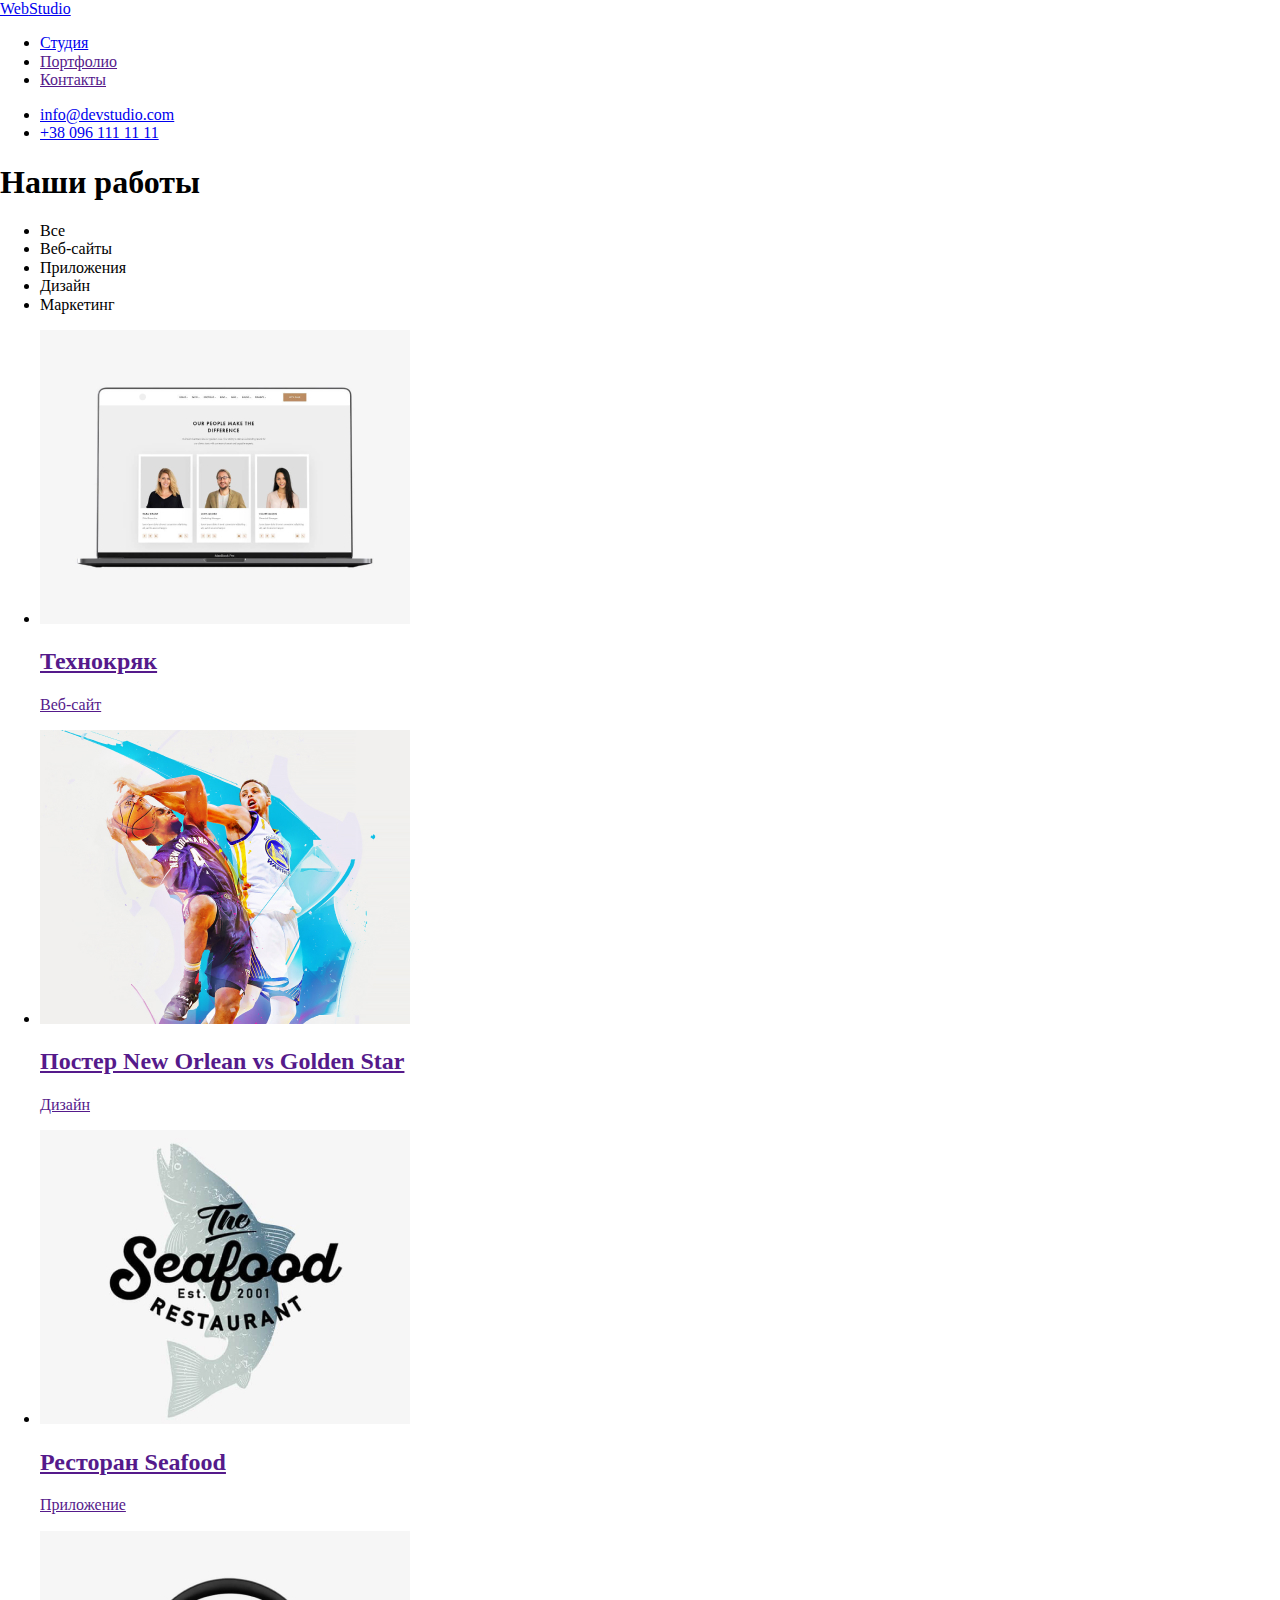
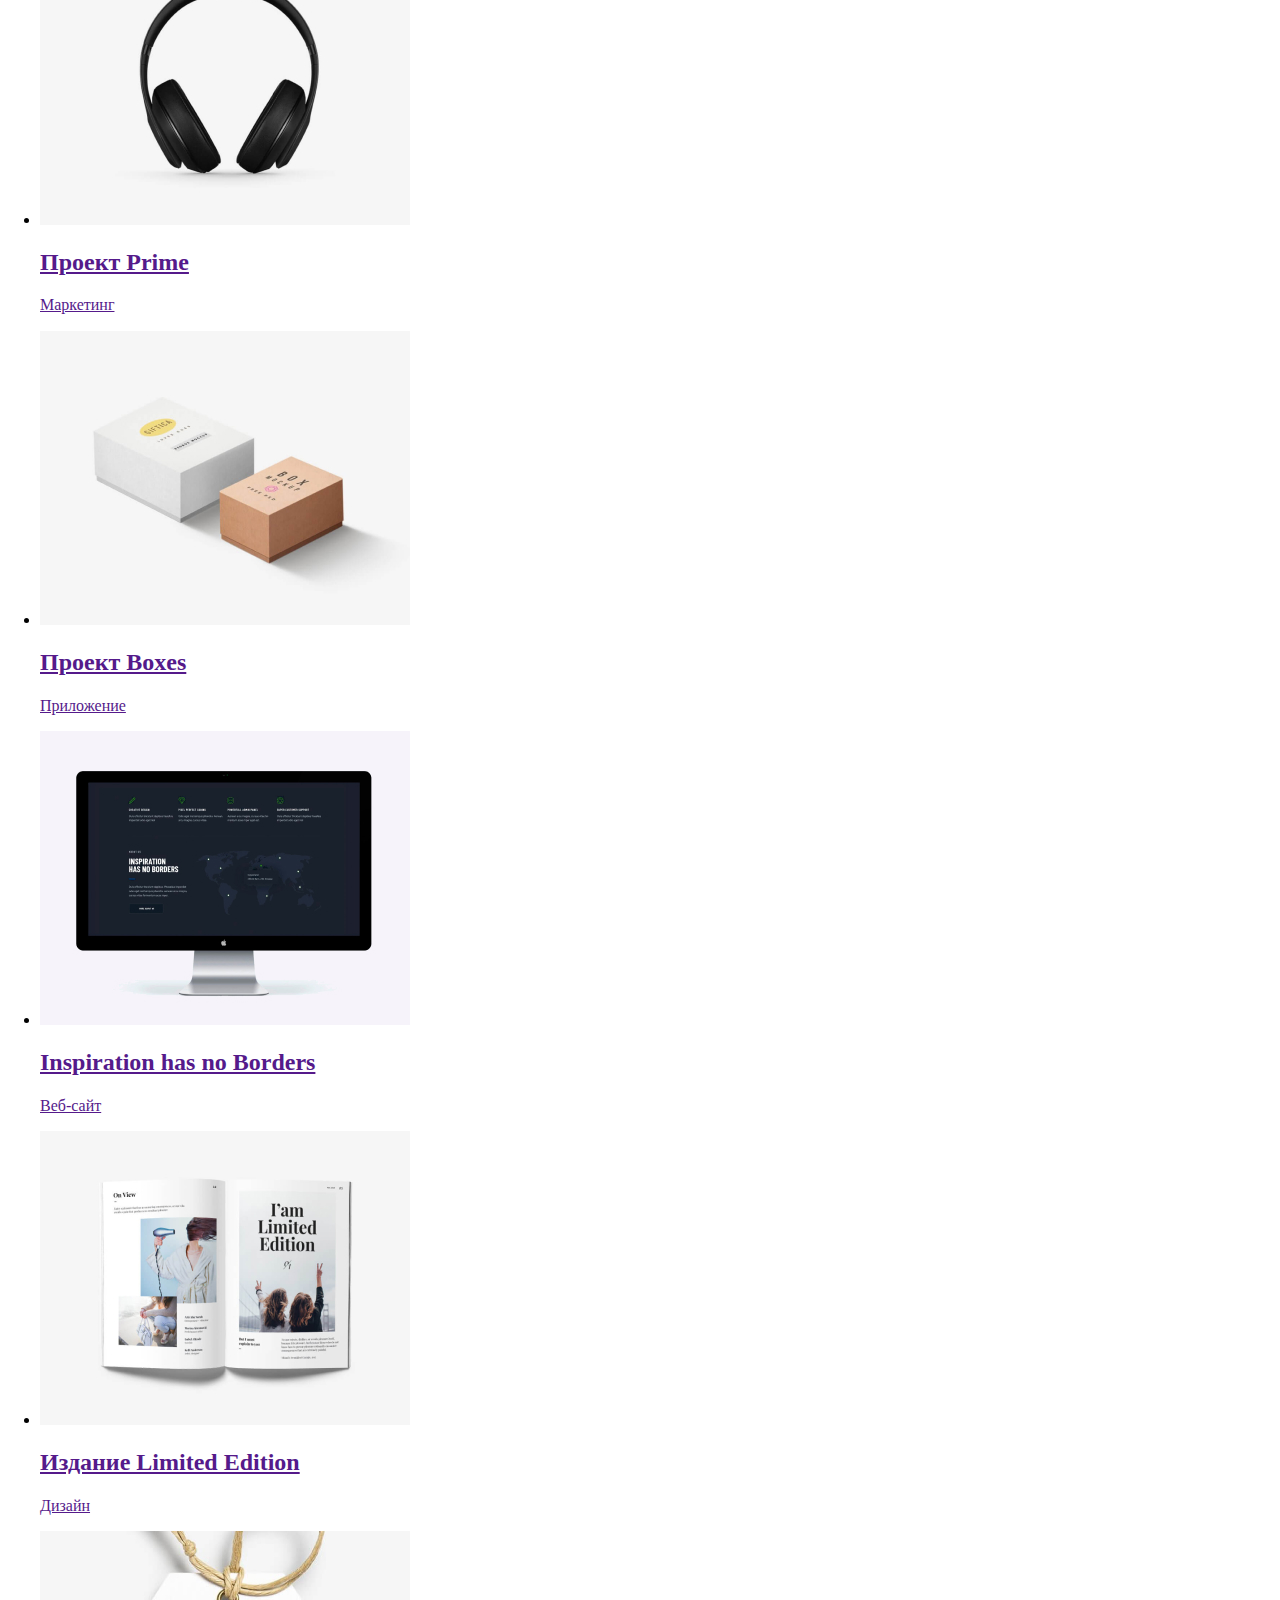
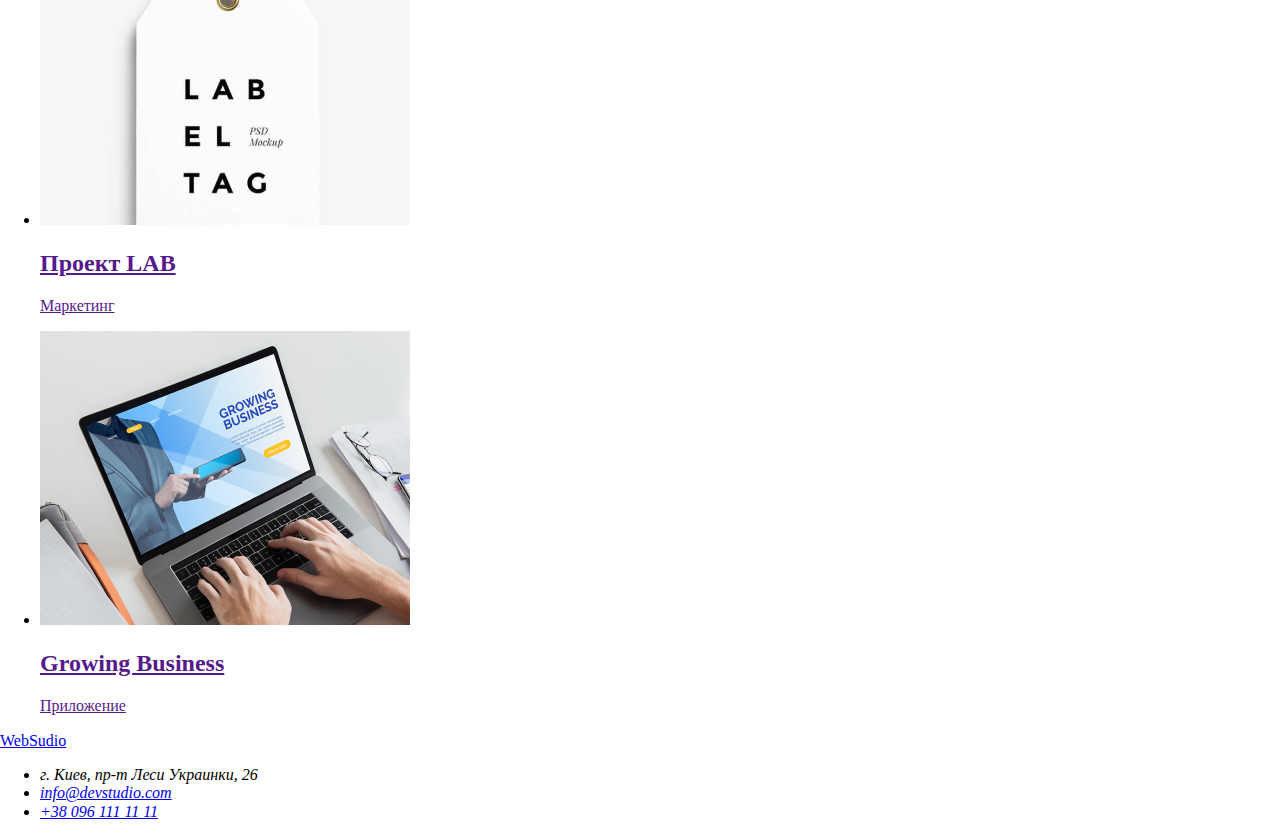
==== portfolio.html @ 07e69529 "copy from hw1" ====
<!DOCTYPE html>
<html lang="ru">
  <head>
    <meta charset="UTF-8" />
    <meta name="viewport" content="width=device-width, initial-scale=1.0" />
    <title>Portfolio</title>
    <link rel="stylesheet" href="./css/normalize.css" />
    <link rel="stylesheet" href="./css/styles.css" />
    <link rel="preconnect" href="https://fonts.gstatic.com" />
    <link rel="preconnect" href="https://fonts.gstatic.com" />
    <link rel="preconnect" href="https://fonts.gstatic.com" />
    <link
      href="https://fonts.googleapis.com/css2?family=Raleway:wght@700&family=Roboto:wght@100;300;400;700&display=swap"
      rel="stylesheet"
    />
  </head>
  <body>
    <!-- навигация сайта -->

    <header class="page-header">
      <nav>
        <a href="./index.html" class="logo-text"
          ><span class="logo-accent-color">Web</span>Studio</a
        >
        <ul class="site-nav list">
          <li><a href="./index.html" class="link">Студия</a></li>
          <li><a href="" class="link">Портфолио</a></li>
          <li><a href="" class="link">Контакты</a></li>
        </ul>
      </nav>
      <ul class="auth-nav list">
        <li>
          <a href="mailto:info@devstudio.co" class="link">info@devstudio.com</a>
        </li>
        <li>
          <a href="tel:380961111111" class="link">+38 096 111 11 11</a>
        </li>
      </ul>
    </header>

    <!-- основная часть -->

    <main>
      <section class="">
        <h1>Наши работы</h1>
        <ul class="list">
          <li><a href=""></a>Все</li>
          <li><a href=""></a>Веб-сайты</li>
          <li><a href=""></a>Приложения</li>
          <li><a href=""></a>Дизайн</li>
          <li><a href=""></a>Маркетинг</li>
        </ul>
        <ul class="list">
          <li>
            <a href=""
              ><img
                src="./images/portfolio/img.jpg"
                alt=""
                width="370"
                height="294"
              />
              <h2>Технокряк</h2>
              <p>Веб-сайт</p></a
            >
          </li>
          <li>
            <a href=""
              ><img
                src="./images/portfolio/img-1.jpg"
                alt=""
                width="370"
                height="294"
              />
              <h2>Постер New Orlean vs Golden Star</h2>
              <p>Дизайн</p></a
            >
          </li>
          <li>
            <a href=""
              ><img
                src="./images/portfolio/img-2.jpg"
                alt=""
                width="370"
                height="294"
              />
              <h2>Ресторан Seafood</h2>
              <p>Приложение</p></a
            >
          </li>
          <li>
            <a href=""
              ><img
                src="./images/portfolio/img-3.jpg"
                alt=""
                width="370"
                height="294"
              />
              <h2>Проект Prime</h2>
              <p>Маркетинг</p></a
            >
          </li>
          <li>
            <a href=""
              ><img
                src="./images/portfolio/img-4.jpg"
                alt=""
                width="370"
                height="294"
              />
              <h2>Проект Boxes</h2>
              <p>Приложение</p></a
            >
          </li>
          <li>
            <a href=""
              ><img
                src="./images/portfolio/img-5.jpg"
                alt=""
                width="370"
                height="294"
              />
              <h2>Inspiration has no Borders</h2>
              <p>Веб-сайт</p></a
            >
          </li>
          <li>
            <a href=""
              ><img
                src="./images/portfolio/img-6.jpg"
                alt=""
                width="370"
                height="294"
              />
              <h2>Издание Limited Edition</h2>
              <p>Дизайн</p></a
            >
          </li>
          <li>
            <a href=""
              ><img
                src="./images/portfolio/img-7.jpg"
                alt=""
                width="370"
                height="294"
              />
              <h2>Проект LAB</h2>
              <p>Маркетинг</p></a
            >
          </li>
          <li>
            <a href=""
              ><img
                src="./images/portfolio/img-8.jpg"
                alt=""
                width="370"
                height="294"
              />
              <h2>Growing Business</h2>
              <p>Приложение</p></a
            >
          </li>
        </ul>
      </section>
    </main>

    <!-- footer -->

    <footer class="footer">
      <a href="./index.html" class="logo"
        ><span class="accent">Web</span>Sudio</a
      >
      <address>
        <ul class="list">
          <li>
            <a class="contacts">г. Киев, пр-т Леси Украинки, 26</a>
          </li>
          <li>
            <a href="mailto:info@devstudio.co" class="email"
              >info@devstudio.com</a
            >
          </li>
          <li>
            <a href="tel:380961111111" class="phone">+38 096 111 11 11</a>
          </li>
        </ul>
      </address>
    </footer>
  </body>
</html>
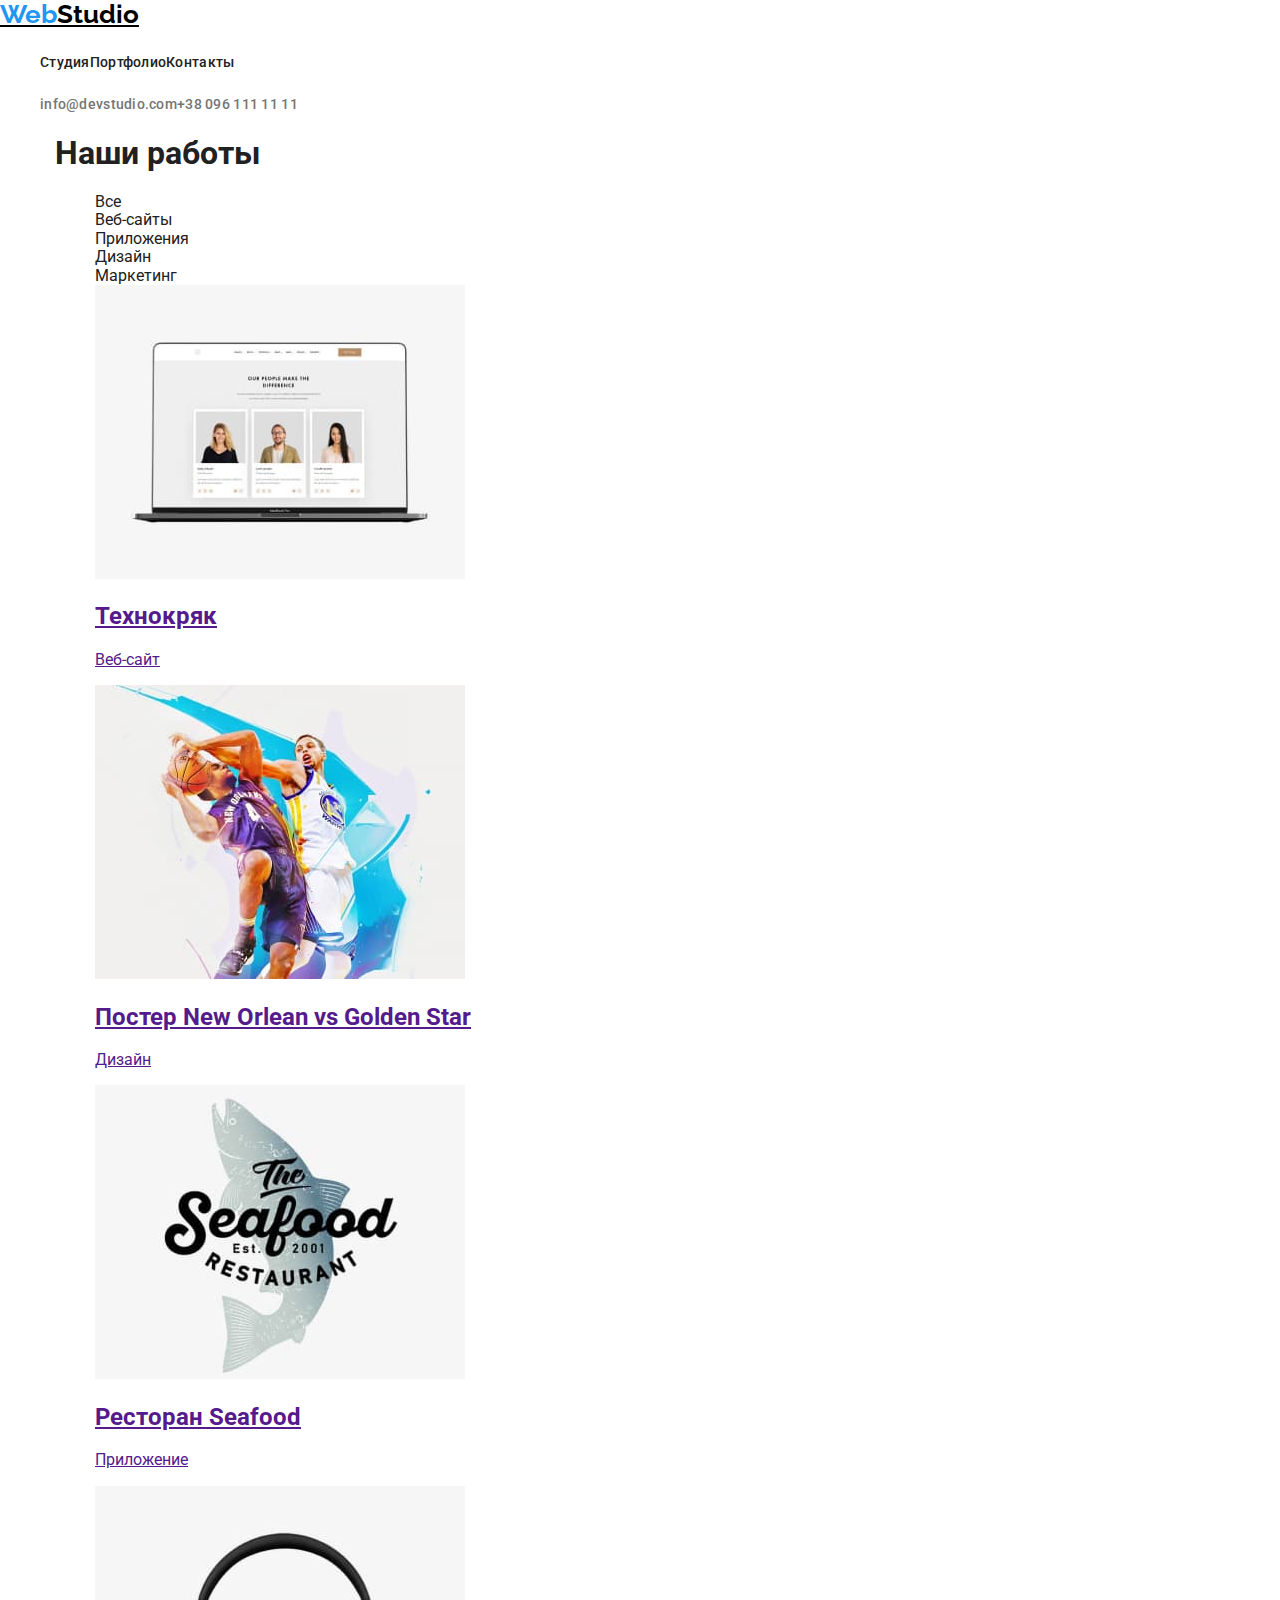
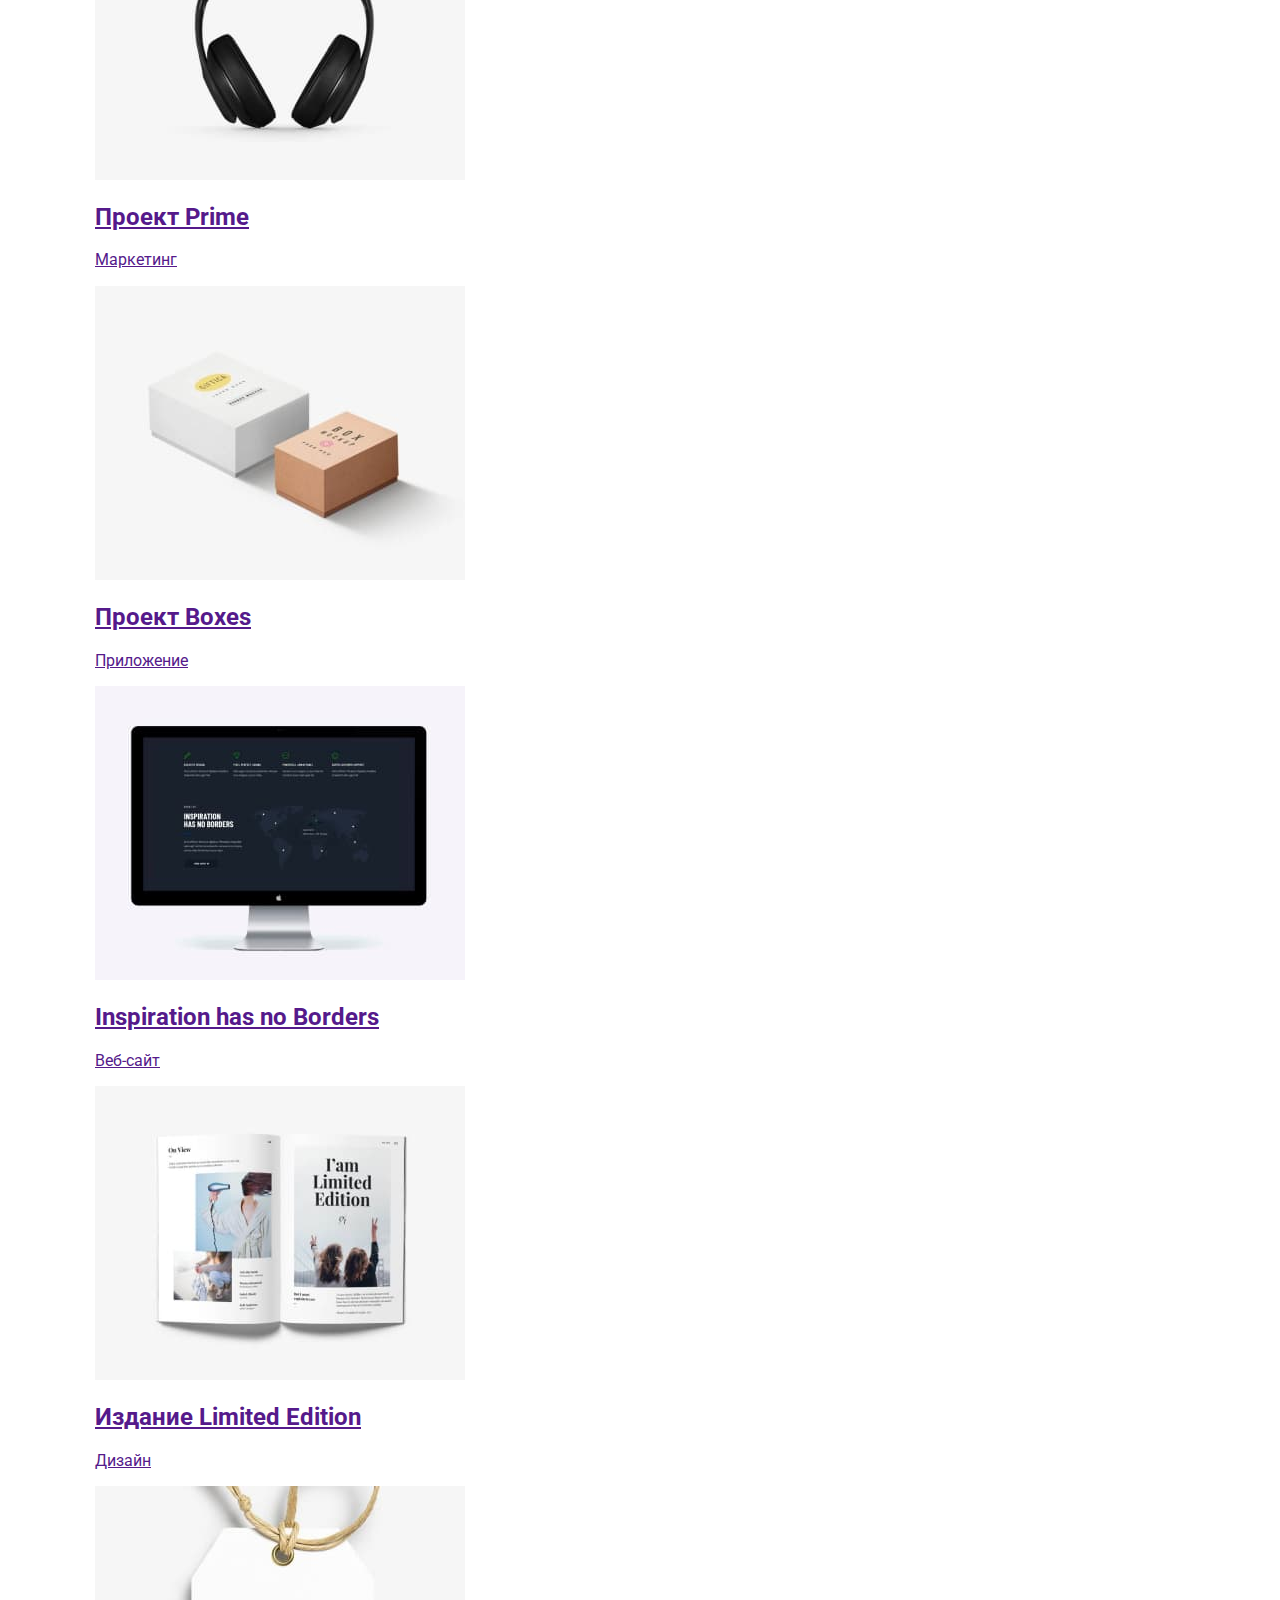
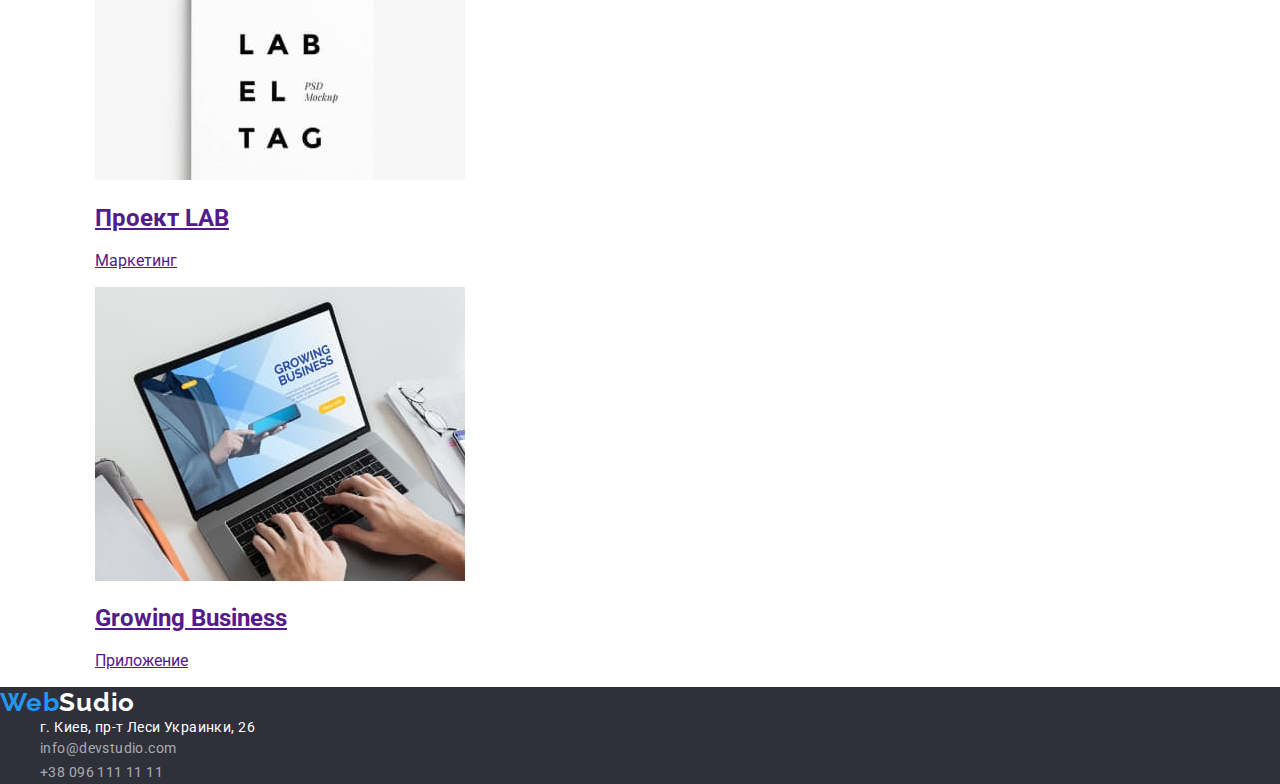
==== commit 4aade38f: "фото опртимизированы" ====
--- a/portfolio.html
+++ b/portfolio.html
@@ -41,7 +41,7 @@
     <!-- основная часть -->
 
     <main>
-      <section class="">
+      <section class="container">
         <h1>Наши работы</h1>
         <ul class="list">
           <li><a href=""></a>Все</li>
--- a/css/styles.css
+++ b/css/styles.css
@@ -0,0 +1,319 @@
+:root {
+  --primary-text-color: #757575;
+  --secondary-text-color: #212121;
+  --accent-color: #2196f3;
+  --secondary-accent-color: #ffffff;
+}
+
+body {
+  font-family: "Roboto", sans-serif;
+  color: var(--secondary-text-color);
+  background-color: #ffffff;
+}
+
+.list {
+  list-style: none;
+  margin: 0px;
+}
+
+/* header */
+/* .page-header {
+  width: 1200px;
+} */
+
+.container {
+  width: 1170px;
+  margin-left: auto;
+  margin-right: auto;
+  /* outline: 1px solid red; */
+}
+.main-nav {
+  display: flex;
+  align-items: center;
+  padding-left: 20px;
+  padding-right: 20px;
+}
+.logo-text {
+  font-family: "raleway", serif;
+  color: #000000;
+  font-size: 26px;
+  font-weight: bold;
+}
+
+.page-header .logo-accent-color {
+  color: var(--accent-color);
+}
+
+.site-nav {
+  display: flex;
+}
+.site-nav .item:not(:last-child) {
+  margin-right: 50px;
+}
+.site-nav .list {
+  margin-left: 93px;
+}
+.site-nav .link {
+  display: block;
+  padding-top: 32px;
+  padding-bottom: 32px;
+
+  color: var(--secondary-text-color);
+  font-size: 14px;
+  text-decoration: none;
+  font-weight: 500;
+  line-height: 1.14px;
+  letter-spacing: 0.02em;
+}
+.site-nav .link:hover,
+.auth-nav .link:focus {
+  color: var(--accent-color);
+}
+
+.auth-nav {
+  display: flex;
+  margin-left: auto;
+}
+
+.auth-nav .item + .item {
+  margin-left: 50px;
+}
+
+.auth-nav .link {
+  color: var(--primary-text-color);
+  font-size: 14px;
+  font-weight: 500;
+  text-decoration: none;
+  line-height: 1.14px;
+  letter-spacing: 0.02em;
+}
+.auth-nav .link:hover,
+.auth-nav .link:focus {
+  color: var(--text-hover-color);
+}
+
+/* HERO */
+
+.hero-section {
+  background-color: #2f303a;
+  margin-bottom: 94px;
+  text-align: center;
+  
+}
+
+.hero-section > .container {
+  display: flex;
+  flex-direction: column;
+  height: 600px;
+  align-items: center;
+  max-width: 1170px;
+}
+
+.hero-section .title {
+  color: #ffffff;
+  font-size: 44px;
+  font-weight: 700;
+  text-transform: uppercase;
+  margin-top: 200px;
+  margin-bottom: 30px;
+  text-align: center;
+  width: 696px;
+  height: 120px;
+  letter-spacing: 0.06em;
+  line-height: 1.36;
+  margin-left: auto;
+  margin-right: auto;
+}
+
+.hero-section .button {
+  border-radius: 4px;
+  padding: 10px 0px;
+
+  color: #ffffff;
+  background-color: #2196f3;
+  display: inline-block;
+  text-decoration: none;
+  font-size: 16px;
+  font-weight: 700;
+  line-height: 1.88;
+  letter-spacing: 0.06em;
+  /* изменяется размер кнопри при мин-видз.????????? */
+  min-width: 200px;
+  text-align: center;
+  margin-left: 0px;
+  margin-right: 0px;
+}
+
+/* feachers */
+.feachers > .container {
+  margin-bottom: 94px;
+}
+
+.container .feachers-list {
+  display: flex;
+  justify-content: space-between;
+  list-style: none;
+  margin-top: 0px;
+  margin-bottom: 0px;
+  margin-left: auto;
+  margin-right: auto;
+  padding: 0px;
+}
+
+.feachers-list .item {
+ width: 270px;
+}
+
+.feachers-list > .item::before {
+  display: block;
+  height: 60px;
+ 
+  content: "";
+  background-color: lightgrey;
+  margin-bottom: 10px;
+  background-position: center;
+  background-repeat: no-repeat;
+  background-size: 30px;
+  border-radius: 10px;
+}
+.item-one::before,
+.item-three::before {
+  background-image: url(../images/algolia-brands.svg);
+}
+.item-two::before,
+.item-four::before {
+  background-image: url(../images/arrow-alt-circle-down-solid.svg);
+}
+
+/* .feachers-list .item + .item {
+  margin-left: 30px; */
+}
+
+.feachers-list .title {
+  color: var(--secondary-text-color);
+  font-size: 14px;
+  font-weight: bold;
+  text-transform: uppercase;
+  line-height: 1.14;
+  letter-spacing: 0.03em;
+
+  margin-top: 0px;
+  margin-bottom: 10px;
+}
+.feachers-text {
+  color: var(--primary-text-color);
+  font-size: 14px;
+  letter-spacing: 0.03em;
+  line-height: 1.71;
+  display: inline-block;
+  margin-top: 0px;
+  margin-bottom: 0px;
+}
+
+/* чем мы занимаемся */
+.container.work {
+  width: 1170px;
+  margin-top: 0px;
+  margin-bottom: 94px;
+}
+
+.description .title {
+  color: var(--secondary-text-color);
+  font-size: 36px;
+  font-weight: bold;
+  text-align: center;
+  font-size: 36px;
+  line-height: 1.16;
+  letter-spacing: 0.03em;
+  min-width: 700px;
+  margin-top: 0px;
+  margin-bottom: 50px;
+}
+
+/* наша команда */
+
+.team .list {
+  display: flex;
+  padding: 0px;
+  margin: 0px;
+  justify-content: space-between;
+  margin-bottom: 94px;
+
+}
+
+.team .items {
+  /* outline: 1px solid green; */
+  background: #ffffff;
+  box-shadow: 0px 1px 3px rgba(0, 0, 0, 0.12), 0px 1px 1px rgba(0, 0, 0, 0.14),
+    0px 2px 1px rgba(0, 0, 0, 0.2);
+  border-radius: 0px 0px 4px 4px;
+ width: 270px;
+ 
+}
+
+
+.team .title {
+  color: var(--secondary-text-color);
+  font-size: 36px;
+  font-weight: 700;
+  text-align: center;
+  line-height: 1.17;
+  margin-top: 0px;
+  margin-bottom: 50px;
+}
+.team-name {
+  color: #212121;
+  font-size: 16px;
+  font-weight: 500;
+  text-align: center;
+  line-height: 1.19;
+  /* identical to box height */
+  text-align: center;
+  letter-spacing: 0.03em;
+}
+.team-position {
+  color: var(--primary-text-color);
+  font-size: 16px;
+  text-align: center;
+  line-height: 1.19;
+  /* identical to box height */
+  text-align: center;
+  letter-spacing: 0.03em;
+}
+/*    footer    */
+
+.footer {
+  background-color: #2f303a;
+}
+
+.footer .logo {
+  font-family: "raleway", serif;
+  color: var(--secondary-accent-color);
+  font-size: 26px;
+  font-weight: bold;
+  line-height: 1.19;
+  /* identical to box height */
+  letter-spacing: 0.03em;
+  text-decoration: none;
+}
+
+.footer .accent {
+  color: var(--accent-color);
+}
+.contacts {
+  font-size: 14px;
+  line-height: 1.17;
+  color: var(--secondary-accent-color);
+  letter-spacing: 0.03em;
+  font-style: normal;
+}
+
+.email,
+.phone {
+  color: rgb(255, 255, 255, 0.6);
+  font-size: 14px;
+  line-height: 24px;
+  text-decoration: none;
+  font-style: normal;
+  letter-spacing: 0.03em;
+}
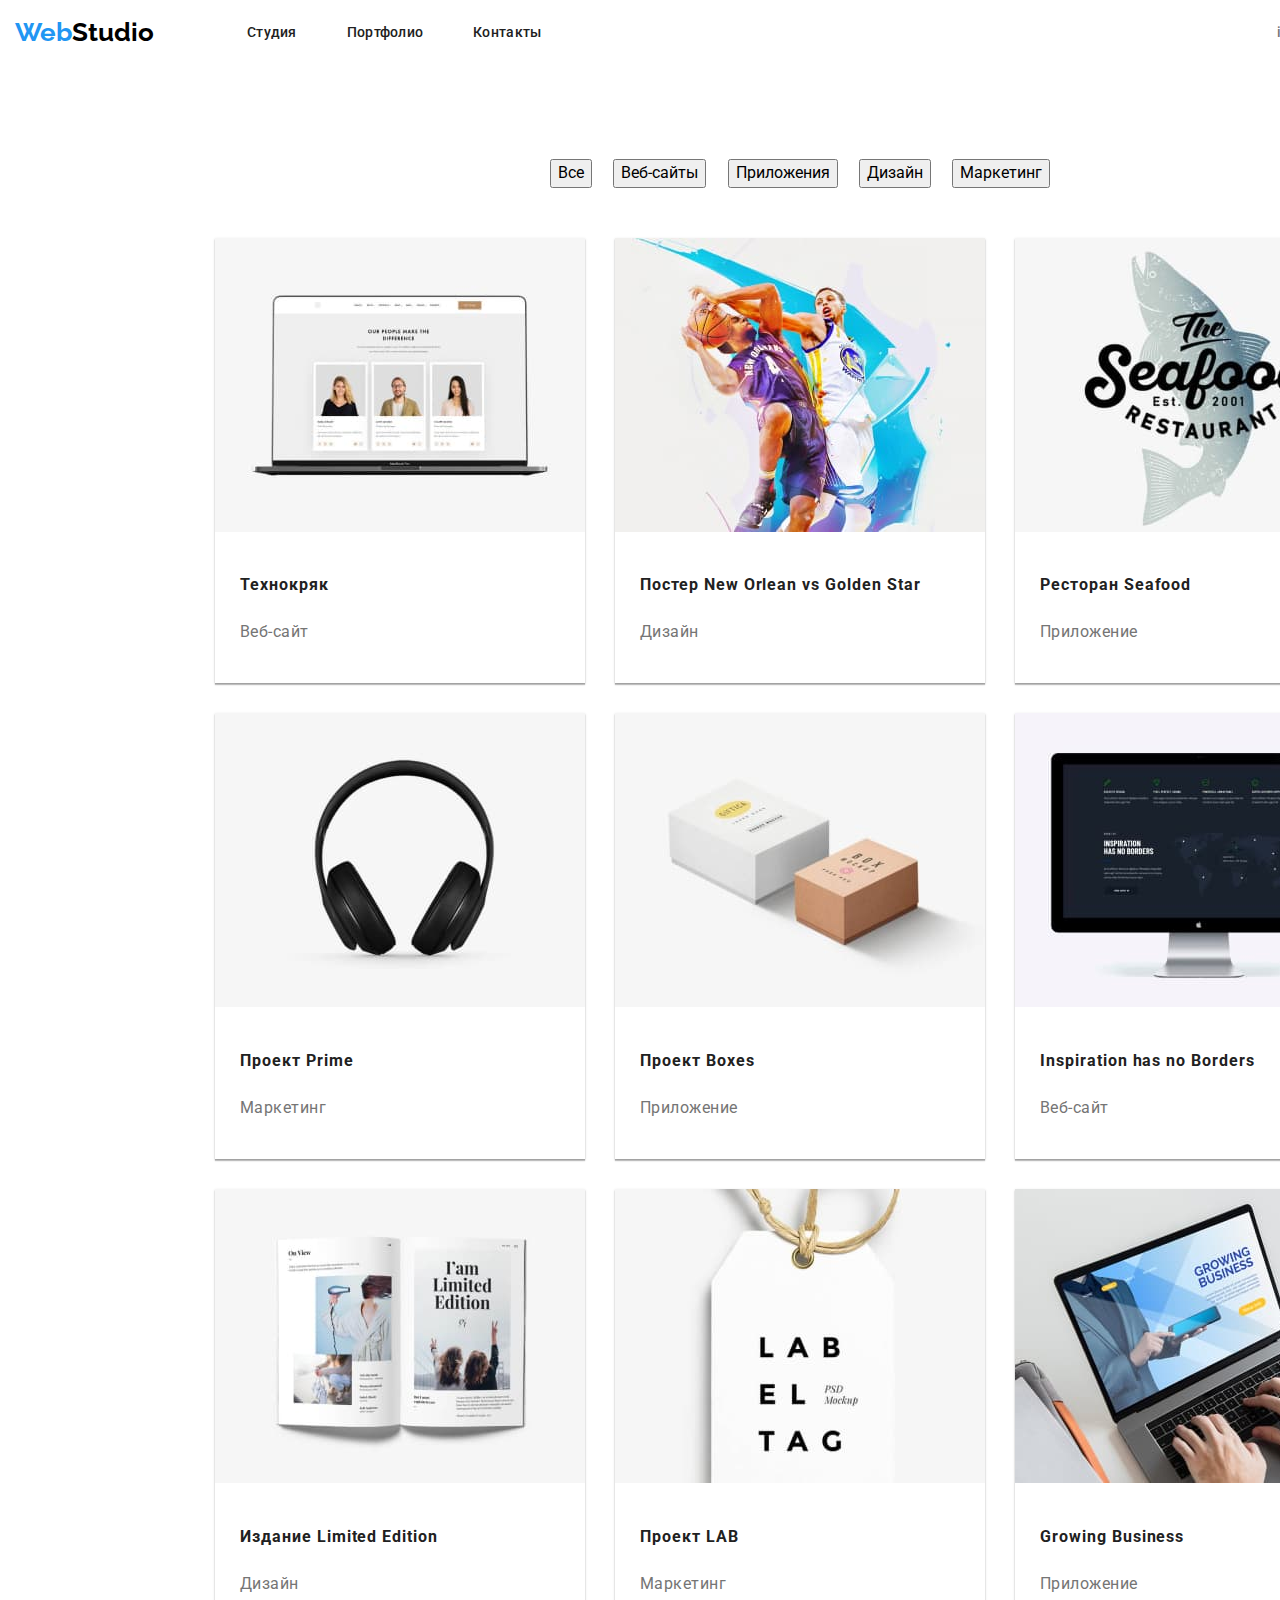
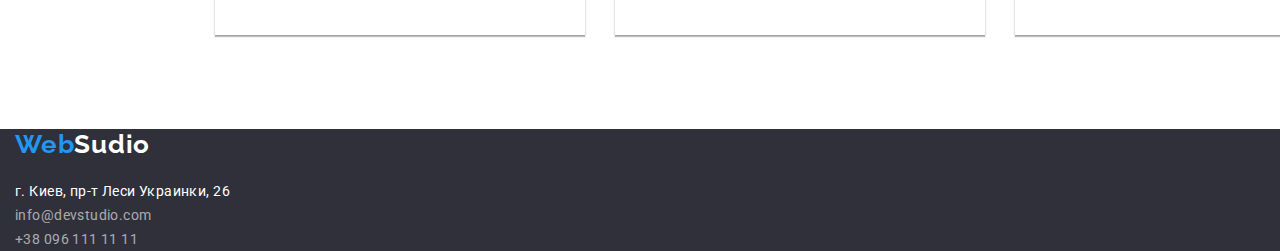
==== commit a56d620d: "добавляет страницу портфолио + для обеих css" ====
--- a/portfolio.html
+++ b/portfolio.html
@@ -10,7 +10,7 @@
     <link rel="preconnect" href="https://fonts.gstatic.com" />
     <link rel="preconnect" href="https://fonts.gstatic.com" />
     <link
-      href="https://fonts.googleapis.com/css2?family=Raleway:wght@700&family=Roboto:wght@100;300;400;700&display=swap"
+      href="https://fonts.googleapis.com/css2?family=Raleway:wght@700&family=Roboto:wght@400;500;700;900&display=swap"
       rel="stylesheet"
     />
   </head>
@@ -18,172 +18,200 @@
     <!-- навигация сайта -->
 
     <header class="page-header">
-      <nav>
-        <a href="./index.html" class="logo-text"
-          ><span class="logo-accent-color">Web</span>Studio</a
-        >
-        <ul class="site-nav list">
-          <li><a href="./index.html" class="link">Студия</a></li>
-          <li><a href="" class="link">Портфолио</a></li>
-          <li><a href="" class="link">Контакты</a></li>
-        </ul>
-      </nav>
-      <ul class="auth-nav list">
-        <li>
-          <a href="mailto:info@devstudio.co" class="link">info@devstudio.com</a>
-        </li>
-        <li>
-          <a href="tel:380961111111" class="link">+38 096 111 11 11</a>
-        </li>
-      </ul>
-    </header>
-
-    <!-- основная часть -->
-
-    <main>
-      <section class="container">
-        <h1>Наши работы</h1>
-        <ul class="list">
-          <li><a href=""></a>Все</li>
-          <li><a href=""></a>Веб-сайты</li>
-          <li><a href=""></a>Приложения</li>
-          <li><a href=""></a>Дизайн</li>
-          <li><a href=""></a>Маркетинг</li>
-        </ul>
-        <ul class="list">
-          <li>
-            <a href=""
-              ><img
-                src="./images/portfolio/img.jpg"
-                alt=""
-                width="370"
-                height="294"
-              />
-              <h2>Технокряк</h2>
-              <p>Веб-сайт</p></a
-            >
-          </li>
-          <li>
-            <a href=""
-              ><img
-                src="./images/portfolio/img-1.jpg"
-                alt=""
-                width="370"
-                height="294"
-              />
-              <h2>Постер New Orlean vs Golden Star</h2>
-              <p>Дизайн</p></a
-            >
-          </li>
-          <li>
-            <a href=""
-              ><img
-                src="./images/portfolio/img-2.jpg"
-                alt=""
-                width="370"
-                height="294"
-              />
-              <h2>Ресторан Seafood</h2>
-              <p>Приложение</p></a
-            >
-          </li>
-          <li>
-            <a href=""
-              ><img
-                src="./images/portfolio/img-3.jpg"
-                alt=""
-                width="370"
-                height="294"
-              />
-              <h2>Проект Prime</h2>
-              <p>Маркетинг</p></a
-            >
-          </li>
-          <li>
-            <a href=""
-              ><img
-                src="./images/portfolio/img-4.jpg"
-                alt=""
-                width="370"
-                height="294"
-              />
-              <h2>Проект Boxes</h2>
-              <p>Приложение</p></a
-            >
-          </li>
-          <li>
-            <a href=""
-              ><img
-                src="./images/portfolio/img-5.jpg"
-                alt=""
-                width="370"
-                height="294"
-              />
-              <h2>Inspiration has no Borders</h2>
-              <p>Веб-сайт</p></a
-            >
-          </li>
-          <li>
-            <a href=""
-              ><img
-                src="./images/portfolio/img-6.jpg"
-                alt=""
-                width="370"
-                height="294"
-              />
-              <h2>Издание Limited Edition</h2>
-              <p>Дизайн</p></a
-            >
-          </li>
-          <li>
-            <a href=""
-              ><img
-                src="./images/portfolio/img-7.jpg"
-                alt=""
-                width="370"
-                height="294"
-              />
-              <h2>Проект LAB</h2>
-              <p>Маркетинг</p></a
-            >
-          </li>
-          <li>
-            <a href=""
-              ><img
-                src="./images/portfolio/img-8.jpg"
-                alt=""
-                width="370"
-                height="294"
-              />
-              <h2>Growing Business</h2>
-              <p>Приложение</p></a
-            >
-          </li>
-        </ul>
-      </section>
-    </main>
-
-    <!-- footer -->
-
-    <footer class="footer">
-      <a href="./index.html" class="logo"
-        ><span class="accent">Web</span>Sudio</a
-      >
-      <address>
-        <ul class="list">
-          <li>
-            <a class="contacts">г. Киев, пр-т Леси Украинки, 26</a>
-          </li>
-          <li>
-            <a href="mailto:info@devstudio.co" class="email"
+      <div class="container main-nav">
+        <nav class="main-nav">
+          <a href="./index.html" class="logo-text"
+            ><span class="logo-accent-color">Web</span>Studio</a
+          >
+          <ul class="site-nav list">
+            <li class="item"><a href="" class="link">Студия</a></li>
+            <li class="item">
+              <a href="./portfolio.html" class="link">Портфолио</a>
+            </li>
+            <li class="item"><a href="" class="link">Контакты</a></li>
+          </ul>
+        </nav>
+        <ul class="auth-nav list">
+          <li class="item">
+            <a href="mailto:info@devstudio.co" class="link"
               >info@devstudio.com</a
             >
           </li>
-          <li>
-            <a href="tel:380961111111" class="phone">+38 096 111 11 11</a>
+          <li class="item">
+            <a href="tel:380961111111" class="link">+38 096 111 11 11</a>
           </li>
         </ul>
-      </address>
+      </div>
+    </header>
+
+    <!-- основная часть -->
+
+    <main>
+      <section class="container">
+        <div class="filter">
+          <!-- <h1>Наши работы</h1> -->
+          <ul class="list">
+            <li><button type="button" class="button">Все</button></li>
+            <li><button type="button" class="button">Веб-сайты</button></li>
+            <li><button type="button" class="button">Приложения</button></li>
+            <li><button type="button" class="button">Дизайн</button></li>
+            <li><button type="button" class="button">Маркетинг</button></li>
+          </ul>
+        </div>
+        <div class="work-list">
+          <ul class="list">
+            <li class="item">
+              <a href=""
+                ><img
+                  src="./images/portfolio/img.jpg"
+                  alt=""
+                  width="370"
+                  height="294"
+                />
+                <div class="card-description">
+                  <h2 class="card-name">Технокряк</h2>
+                  <p class="card-text">Веб-сайт</p>
+                </div></a
+              >
+            </li>
+            <li class="item">
+              <a href=""
+                ><img
+                  src="./images/portfolio/img-1.jpg"
+                  alt=""
+                  width="370"
+                  height="294"
+                />
+                <div class="card-description">
+                  <h2 class="card-name">Постер New Orlean vs Golden Star</h2>
+                  <p class="card-text">Дизайн</p>
+                </div></a
+              >
+            </li>
+            <li class="item">
+              <a href=""
+                ><img
+                  src="./images/portfolio/img-2.jpg"
+                  alt=""
+                  width="370"
+                  height="294"
+                />
+                <div class="card-description">
+                  <h2 class="card-name">Ресторан Seafood</h2>
+                  <p class="card-text">Приложение</p>
+                </div></a
+              >
+            </li>
+            <li class="item">
+              <a href=""
+                ><img
+                  src="./images/portfolio/img-3.jpg"
+                  alt=""
+                  width="370"
+                  height="294"
+                />
+                <div class="card-description">
+                  <h2 class="card-name">Проект Prime</h2>
+                  <p class="card-text">Маркетинг</p>
+                </div></a
+              >
+            </li>
+            <li class="item">
+              <a href=""
+                ><img
+                  src="./images/portfolio/img-4.jpg"
+                  alt=""
+                  width="370"
+                  height="294"
+                />
+                <div class="card-description">
+                  <h2 class="card-name">Проект Boxes</h2>
+                  <p class="card-text">Приложение</p>
+                </div></a
+              >
+            </li>
+            <li class="item">
+              <a href=""
+                ><img
+                  src="./images/portfolio/img-5.jpg"
+                  alt=""
+                  width="370"
+                  height="294"
+                />
+                <div class="card-description">
+                  <h2 class="card-name">Inspiration has no Borders</h2>
+                  <p class="card-text">Веб-сайт</p>
+                </div></a
+              >
+            </li>
+            <li class="item">
+              <a href=""
+                ><img
+                  src="./images/portfolio/img-6.jpg"
+                  alt=""
+                  width="370"
+                  height="294"
+                />
+                <div class="card-description">
+                  <h2 class="card-name">Издание Limited Edition</h2>
+                  <p class="card-text">Дизайн</p>
+                </div></a
+              >
+            </li>
+            <li class="item">
+              <a href=""
+                ><img
+                  src="./images/portfolio/img-7.jpg"
+                  alt=""
+                  width="370"
+                  height="294"
+                />
+                <div class="card-description">
+                  <h2 class="card-name">Проект LAB</h2>
+                  <p class="card-text">Маркетинг</p>
+                </div></a
+              >
+            </li>
+            <li class="item">
+              <a href=""
+                ><img
+                  src="./images/portfolio/img-8.jpg"
+                  alt=""
+                  width="370"
+                  height="294"
+                />
+                <div class="card-description">
+                  <h2 class="card-name">Growing Business</h2>
+                  <p class="card-text">Приложение</p>
+                </div></a
+              >
+            </li>
+          </ul>
+        </div>
+      </section>
+    </main>
+
+    <!-- footer -->
+
+    <footer class="footer">
+      <div class="container">
+        <a href="/" class="logo"><span class="accent">Web</span>Sudio</a>
+        <address>
+          <ul class="list">
+            <li>
+              <a href="" class="contacts">г. Киев, пр-т Леси Украинки, 26</a>
+            </li>
+            <li>
+              <a href="mailto:info@devstudio.co" class="email"
+                >info@devstudio.com</a
+              >
+            </li>
+            <li>
+              <a href="tel:380961111111" class="phone">+38 096 111 11 11</a>
+            </li>
+          </ul>
+        </address>
+      </div>
     </footer>
   </body>
 </html>
--- a/css/styles.css
+++ b/css/styles.css
@@ -10,10 +10,13 @@
   color: var(--secondary-text-color);
   background-color: #ffffff;
 }
-
+a {
+  text-decoration: none;
+}
 .list {
   list-style: none;
   margin: 0px;
+  padding: 0px;
 }
 
 /* header */
@@ -22,18 +25,24 @@
 } */
 
 .container {
-  width: 1170px;
+  width: 1600px;
   margin-left: auto;
   margin-right: auto;
   /* outline: 1px solid red; */
+  padding-left: 15px;
+  padding-right: 15px;
+}
+.container .main-nav {
+  display: flex;
+  align-items: center;
+  max-width: 1170px;
 }
 .main-nav {
   display: flex;
   align-items: center;
-  padding-left: 20px;
-  padding-right: 20px;
 }
 .logo-text {
+  display: inline-block;
   font-family: "raleway", serif;
   color: #000000;
   font-size: 26px;
@@ -46,13 +55,12 @@
 
 .site-nav {
   display: flex;
+  margin-left: 93px;
 }
 .site-nav .item:not(:last-child) {
   margin-right: 50px;
 }
-.site-nav .list {
-  margin-left: 93px;
-}
+
 .site-nav .link {
   display: block;
   padding-top: 32px;
@@ -73,6 +81,7 @@
 .auth-nav {
   display: flex;
   margin-left: auto;
+  /* margin-right: 200px; */
 }
 
 .auth-nav .item + .item {
@@ -98,7 +107,6 @@
   background-color: #2f303a;
   margin-bottom: 94px;
   text-align: center;
-  
 }
 
 .hero-section > .container {
@@ -106,7 +114,7 @@
   flex-direction: column;
   height: 600px;
   align-items: center;
-  max-width: 1170px;
+  max-width: 1600px;
 }
 
 .hero-section .title {
@@ -151,42 +159,22 @@
 
 .container .feachers-list {
   display: flex;
-  justify-content: space-between;
+  justify-content: center;
   list-style: none;
   margin-top: 0px;
   margin-bottom: 0px;
   margin-left: auto;
   margin-right: auto;
   padding: 0px;
-}
-
-.feachers-list .item {
- width: 270px;
-}
-
-.feachers-list > .item::before {
-  display: block;
-  height: 60px;
- 
-  content: "";
-  background-color: lightgrey;
-  margin-bottom: 10px;
-  background-position: center;
-  background-repeat: no-repeat;
-  background-size: 30px;
-  border-radius: 10px;
-}
-.item-one::before,
-.item-three::before {
-  background-image: url(../images/algolia-brands.svg);
-}
-.item-two::before,
-.item-four::before {
-  background-image: url(../images/arrow-alt-circle-down-solid.svg);
-}
-
-/* .feachers-list .item + .item {
-  margin-left: 30px; */
+  width: 1170px;
+}
+
+.feachers-list .items {
+  width: 270px;
+}
+
+.feachers-list .items + .items {
+  margin-left: 30px;
 }
 
 .feachers-list .title {
@@ -212,9 +200,9 @@
 
 /* чем мы занимаемся */
 .container.work {
-  width: 1170px;
-  margin-top: 0px;
-  margin-bottom: 94px;
+  margin-top: 0px;
+  margin-bottom: 94px;
+  justify-content: center;
 }
 
 .description .title {
@@ -229,16 +217,25 @@
   margin-top: 0px;
   margin-bottom: 50px;
 }
+.description .list {
+  display: flex;
+  margin: 0px auto;
+  width: 1170px;
+}
+
+.description .items + .items {
+  margin-left: 30px;
+}
 
 /* наша команда */
 
 .team .list {
   display: flex;
   padding: 0px;
-  margin: 0px;
-  justify-content: space-between;
-  margin-bottom: 94px;
-
+  margin: 0px auto;
+  justify-content: center;
+  margin-bottom: 94px;
+  width: 1170px;
 }
 
 .team .items {
@@ -247,10 +244,11 @@
   box-shadow: 0px 1px 3px rgba(0, 0, 0, 0.12), 0px 1px 1px rgba(0, 0, 0, 0.14),
     0px 2px 1px rgba(0, 0, 0, 0.2);
   border-radius: 0px 0px 4px 4px;
- width: 270px;
- 
-}
-
+  width: 270px;
+}
+.team .items + .items {
+  margin-left: 30px;
+}
 
 .team .title {
   color: var(--secondary-text-color);
@@ -262,13 +260,13 @@
   margin-bottom: 50px;
 }
 .team-name {
-  color: #212121;
+  color: var(--secondary-text-color);
   font-size: 16px;
   font-weight: 500;
   text-align: center;
   line-height: 1.19;
   /* identical to box height */
-  text-align: center;
+
   letter-spacing: 0.03em;
 }
 .team-position {
@@ -277,7 +275,7 @@
   text-align: center;
   line-height: 1.19;
   /* identical to box height */
-  text-align: center;
+
   letter-spacing: 0.03em;
 }
 /*    footer    */
@@ -295,6 +293,8 @@
   /* identical to box height */
   letter-spacing: 0.03em;
   text-decoration: none;
+  display: inline-block;
+  margin-bottom: 20px;
 }
 
 .footer .accent {
@@ -302,18 +302,77 @@
 }
 .contacts {
   font-size: 14px;
-  line-height: 1.17;
+  line-height: 1.71em;
   color: var(--secondary-accent-color);
   letter-spacing: 0.03em;
   font-style: normal;
+  text-decoration: none;
 }
 
 .email,
 .phone {
   color: rgb(255, 255, 255, 0.6);
   font-size: 14px;
-  line-height: 24px;
+  line-height: 1.71em;
   text-decoration: none;
   font-style: normal;
   letter-spacing: 0.03em;
 }
+
+/* portfolio page  */
+
+/* main  */
+
+.filter {
+  width: 500px;
+  margin: 94px auto 0px;
+  text-align: center;
+}
+.filter .list {
+  display: flex;
+  justify-content: space-between;
+}
+.filter .button {
+  padding: 3px 6px;
+}
+.work-list {
+  width: 1170px;
+  margin-top: 50px;
+  margin-left: auto;
+  margin-right: auto;
+}
+
+.work-list .list {
+  display: flex;
+  flex-wrap: wrap;
+  margin-top: -30px;
+  margin-left: -30px;
+  margin-bottom: 94px;
+}
+.work-list .item {
+  flex-basis: calc(100% / 3-90px);
+  margin-top: 30px;
+  margin-left: 30px;
+  box-shadow: 0px 1px 3px rgba(0, 0, 0, 0.12), 0px 1px 1px rgba(0, 0, 0, 0.14),
+    0px 2px 1px rgba(0, 0, 0, 0.2);
+}
+.card-description {
+  padding: 20px 25px;
+}
+.card-name {
+  color: #212121;
+  font-size: 16px;
+  font-weight: 700;
+  text-align: left;
+  line-height: 2;
+  /* identical to box height */
+  letter-spacing: 0.06em;
+}
+.card-text {
+  color: var(--primary-text-color);
+  font-size: 16px;
+  text-align: left;
+  line-height: 1.88;
+  /* identical to box height */
+  letter-spacing: 0.03em;
+}
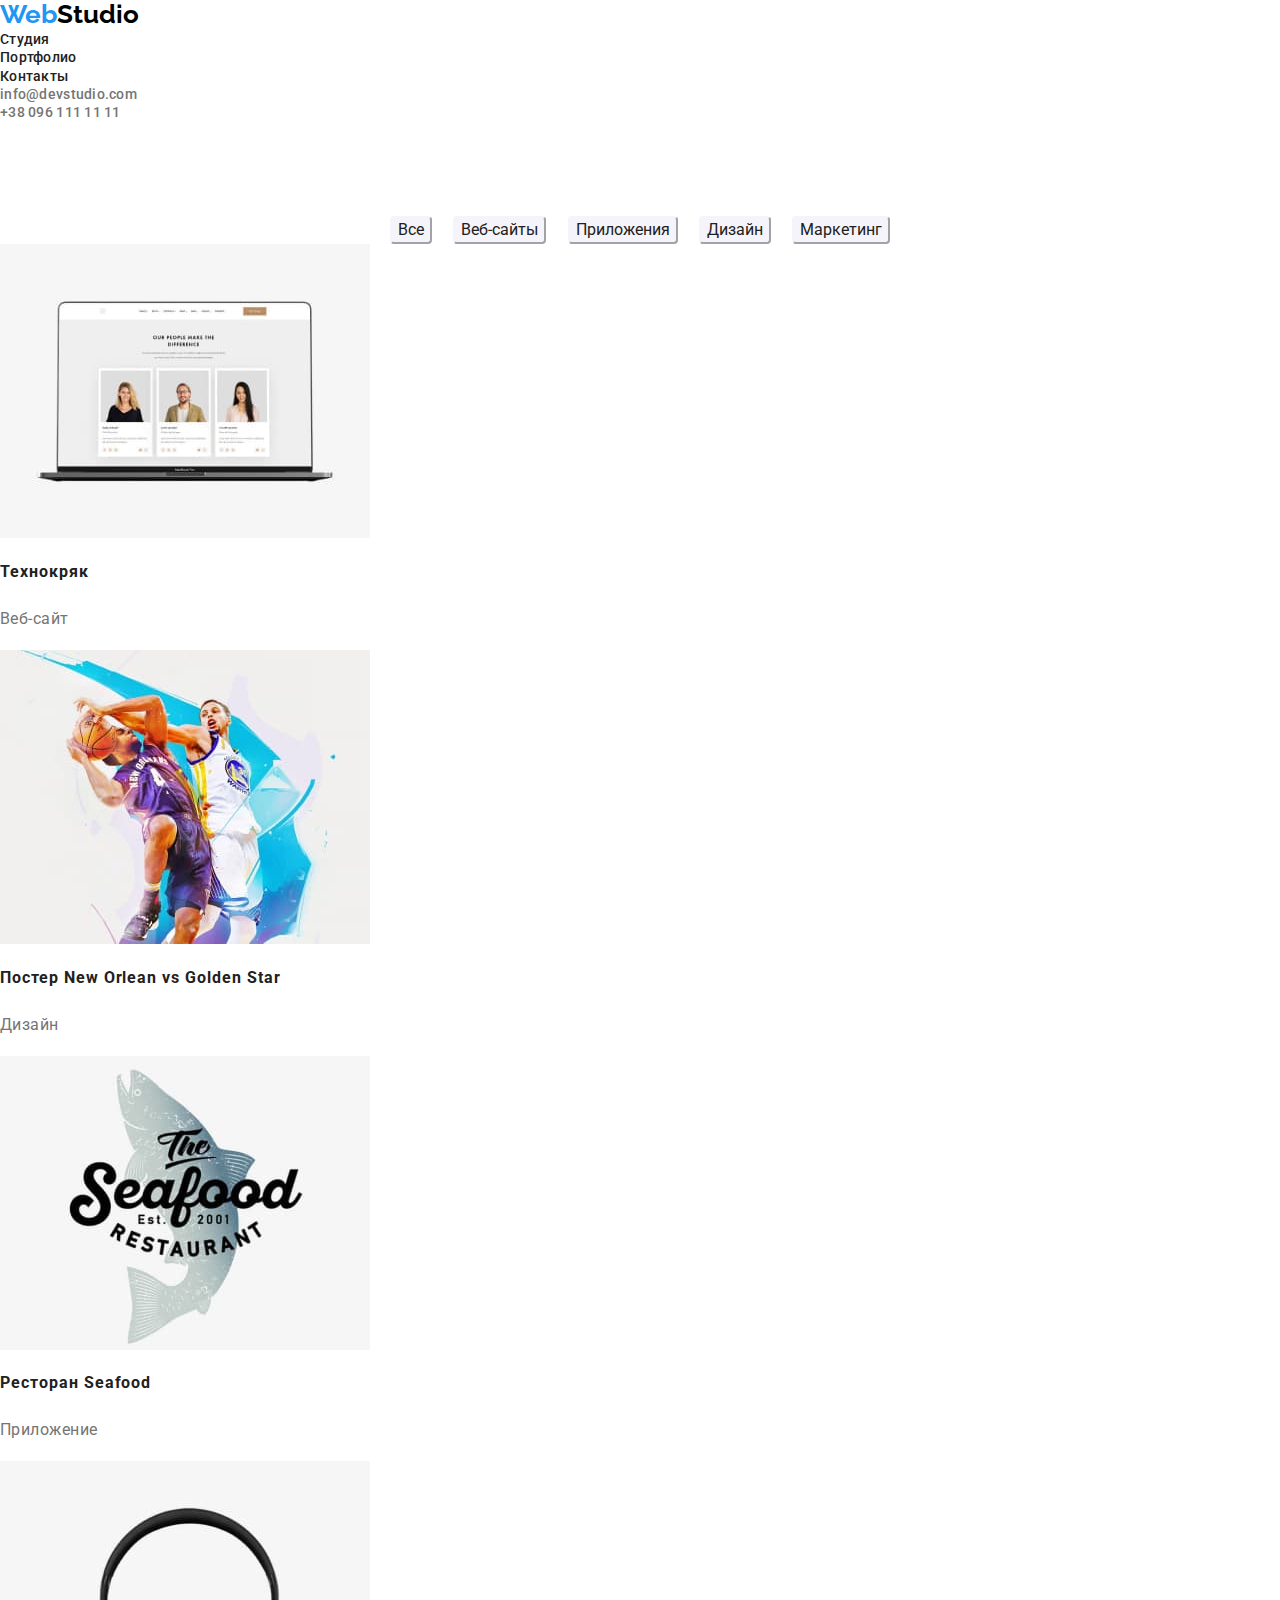
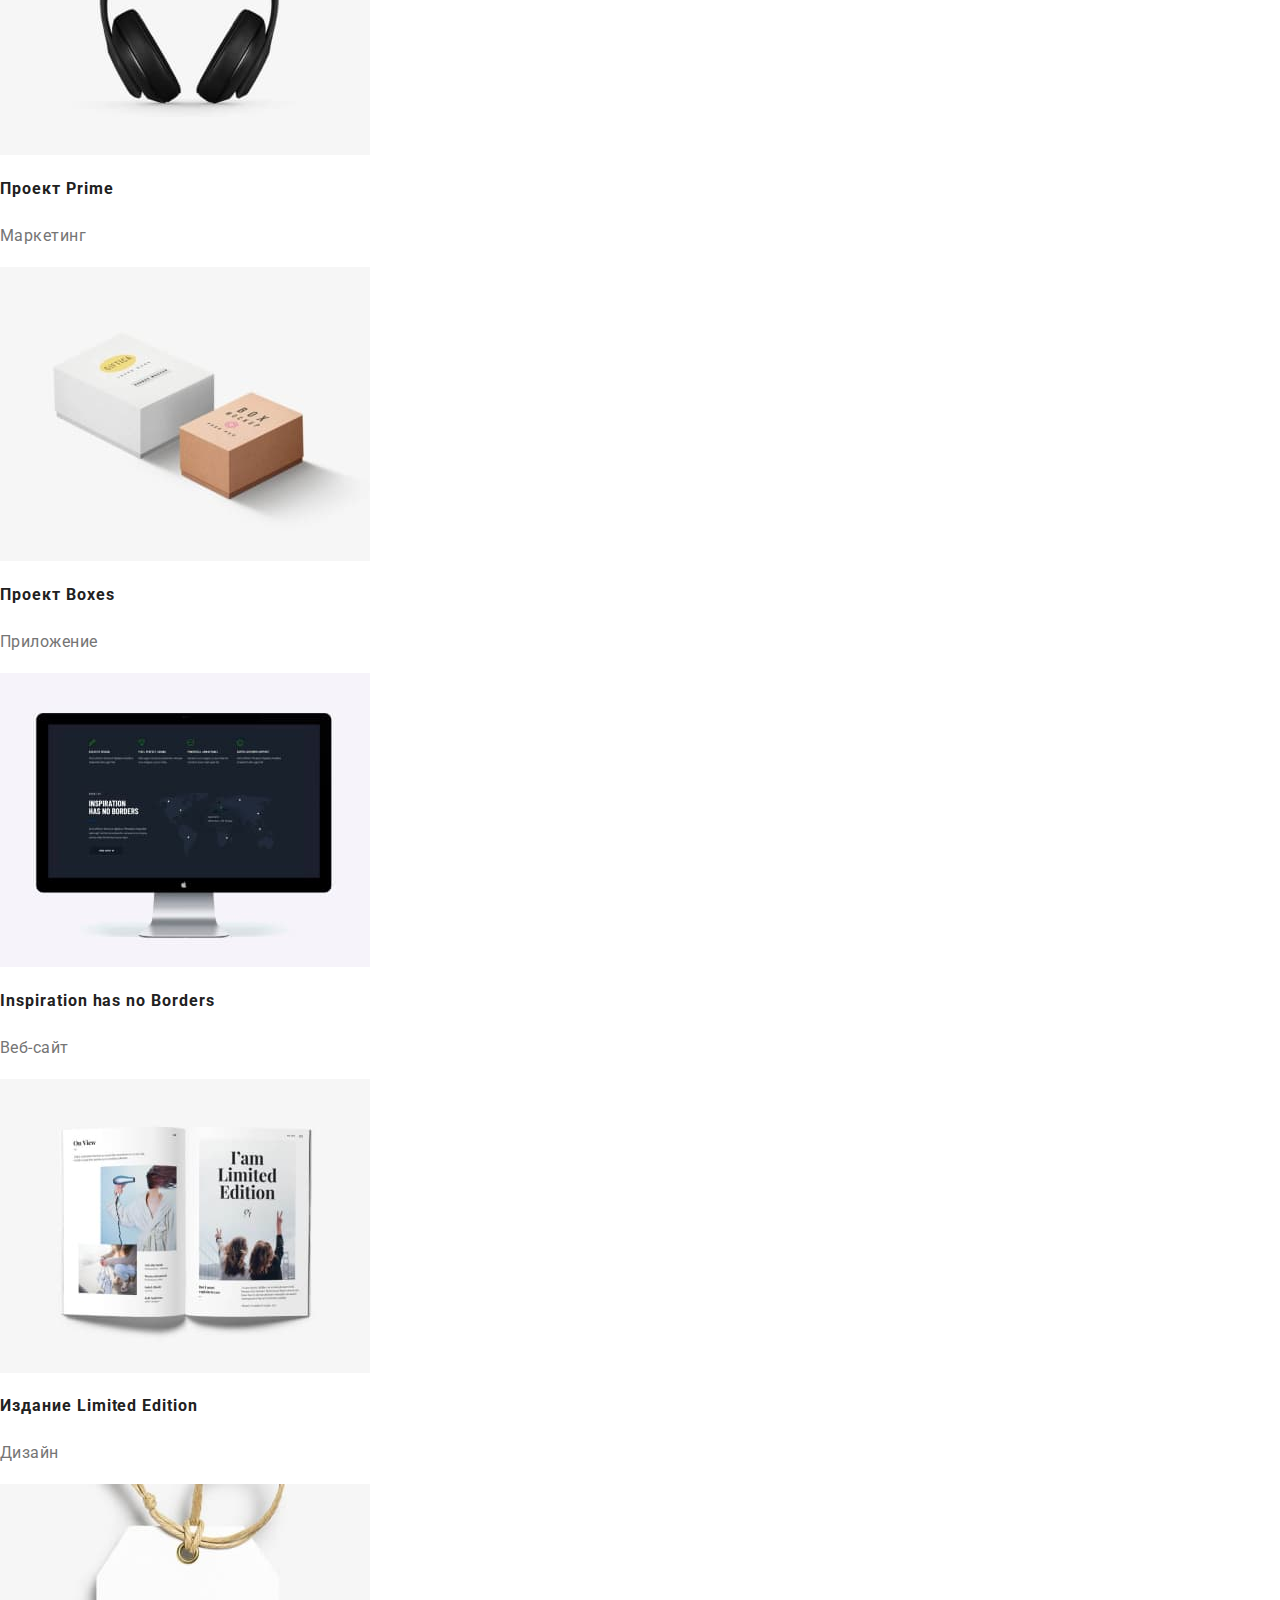
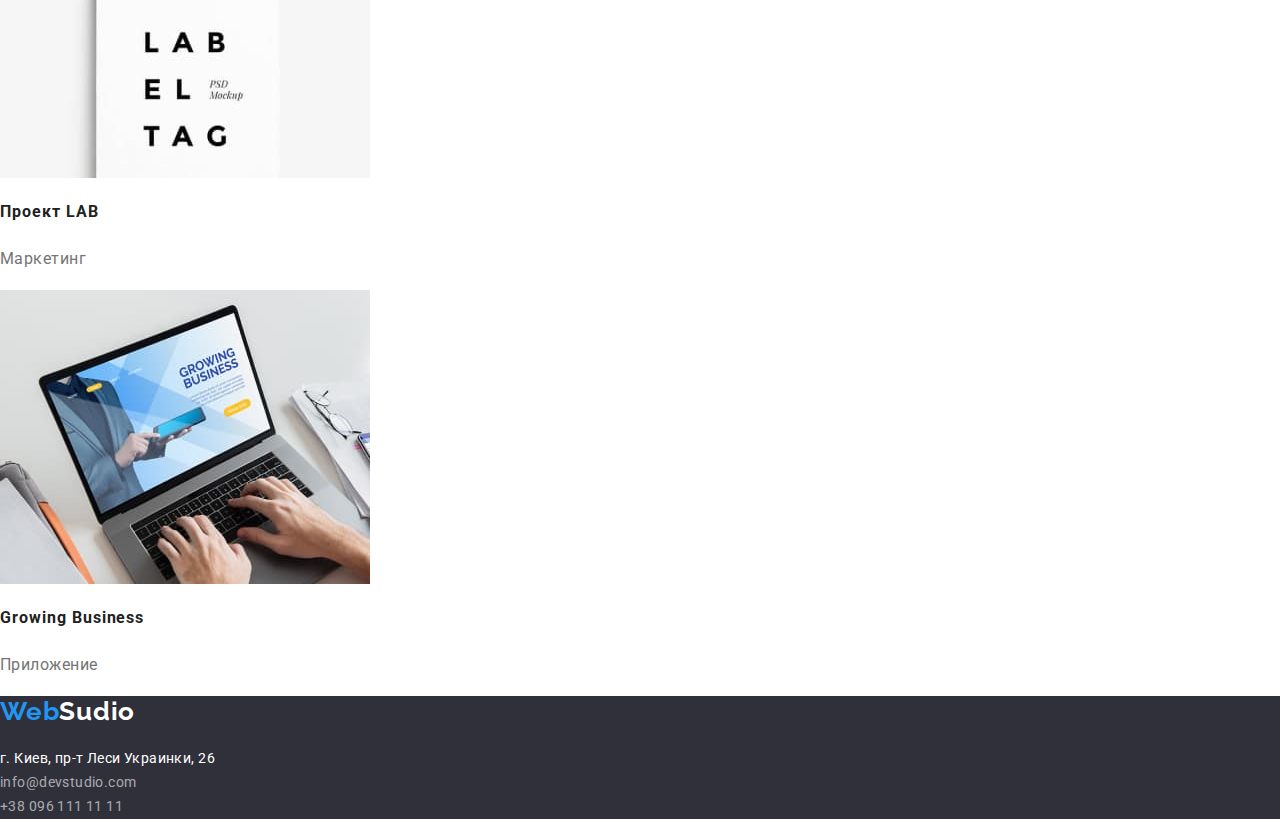
==== commit c84b879a: "all flex commented" ====
--- a/portfolio.html
+++ b/portfolio.html
@@ -4,7 +4,7 @@
     <meta charset="UTF-8" />
     <meta name="viewport" content="width=device-width, initial-scale=1.0" />
     <title>Portfolio</title>
-    <link rel="stylesheet" href="./css/normalize.css" />
+    <link rel="stylesheet" href="./css/modern-normalize.css" />
     <link rel="stylesheet" href="./css/styles.css" />
     <link rel="preconnect" href="https://fonts.gstatic.com" />
     <link rel="preconnect" href="https://fonts.gstatic.com" />
@@ -31,6 +31,7 @@
             <li class="item"><a href="" class="link">Контакты</a></li>
           </ul>
         </nav>
+
         <ul class="auth-nav list">
           <li class="item">
             <a href="mailto:info@devstudio.co" class="link"
@@ -58,6 +59,7 @@
             <li><button type="button" class="button">Маркетинг</button></li>
           </ul>
         </div>
+
         <div class="work-list">
           <ul class="list">
             <li class="item">
@@ -74,6 +76,7 @@
                 </div></a
               >
             </li>
+
             <li class="item">
               <a href=""
                 ><img
@@ -88,6 +91,7 @@
                 </div></a
               >
             </li>
+
             <li class="item">
               <a href=""
                 ><img
@@ -102,6 +106,7 @@
                 </div></a
               >
             </li>
+
             <li class="item">
               <a href=""
                 ><img
@@ -116,6 +121,7 @@
                 </div></a
               >
             </li>
+
             <li class="item">
               <a href=""
                 ><img
@@ -130,6 +136,7 @@
                 </div></a
               >
             </li>
+
             <li class="item">
               <a href=""
                 ><img
@@ -144,6 +151,7 @@
                 </div></a
               >
             </li>
+
             <li class="item">
               <a href=""
                 ><img
@@ -158,6 +166,7 @@
                 </div></a
               >
             </li>
+
             <li class="item">
               <a href=""
                 ><img
@@ -172,6 +181,7 @@
                 </div></a
               >
             </li>
+
             <li class="item">
               <a href=""
                 ><img
--- a/css/styles.css
+++ b/css/styles.css
@@ -19,53 +19,18 @@
   padding: 0px;
 }
 
-/* header */
-/* .page-header {
-  width: 1200px;
-} */
-
-.container {
-  width: 1600px;
-  margin-left: auto;
-  margin-right: auto;
-  /* outline: 1px solid red; */
-  padding-left: 15px;
-  padding-right: 15px;
-}
-.container .main-nav {
-  display: flex;
-  align-items: center;
-  max-width: 1170px;
-}
-.main-nav {
-  display: flex;
-  align-items: center;
-}
 .logo-text {
-  display: inline-block;
   font-family: "raleway", serif;
   color: #000000;
   font-size: 26px;
   font-weight: bold;
 }
 
-.page-header .logo-accent-color {
+.logo-accent-color {
   color: var(--accent-color);
 }
 
-.site-nav {
-  display: flex;
-  margin-left: 93px;
-}
-.site-nav .item:not(:last-child) {
-  margin-right: 50px;
-}
-
 .site-nav .link {
-  display: block;
-  padding-top: 32px;
-  padding-bottom: 32px;
-
   color: var(--secondary-text-color);
   font-size: 14px;
   text-decoration: none;
@@ -78,16 +43,6 @@
   color: var(--accent-color);
 }
 
-.auth-nav {
-  display: flex;
-  margin-left: auto;
-  /* margin-right: 200px; */
-}
-
-.auth-nav .item + .item {
-  margin-left: 50px;
-}
-
 .auth-nav .link {
   color: var(--primary-text-color);
   font-size: 14px;
@@ -98,7 +53,7 @@
 }
 .auth-nav .link:hover,
 .auth-nav .link:focus {
-  color: var(--text-hover-color);
+  color: var(--accent-color);
 }
 
 /* HERO */
@@ -107,14 +62,6 @@
   background-color: #2f303a;
   margin-bottom: 94px;
   text-align: center;
-}
-
-.hero-section > .container {
-  display: flex;
-  flex-direction: column;
-  height: 600px;
-  align-items: center;
-  max-width: 1600px;
 }
 
 .hero-section .title {
@@ -122,34 +69,26 @@
   font-size: 44px;
   font-weight: 700;
   text-transform: uppercase;
-  margin-top: 200px;
-  margin-bottom: 30px;
-  text-align: center;
-  width: 696px;
-  height: 120px;
+  text-align: center;
   letter-spacing: 0.06em;
   line-height: 1.36;
+
+  width: 700px;
   margin-left: auto;
   margin-right: auto;
 }
-
-.hero-section .button {
+.hero-section .btn {
+  min-width: 200px;
+  height: 50px;
+  background-color: var(--accent-color);
+  border-color: var(--accent-color);
   border-radius: 4px;
-  padding: 10px 0px;
-
-  color: #ffffff;
-  background-color: #2196f3;
-  display: inline-block;
-  text-decoration: none;
-  font-size: 16px;
+
+  font-size: 16px;
+  line-height: 1.88;
+  color: var(--secondary-accent-color);
   font-weight: 700;
-  line-height: 1.88;
-  letter-spacing: 0.06em;
-  /* изменяется размер кнопри при мин-видз.????????? */
-  min-width: 200px;
-  text-align: center;
-  margin-left: 0px;
-  margin-right: 0px;
+  letter-spacing: 0.06px;
 }
 
 /* feachers */
@@ -157,7 +96,7 @@
   margin-bottom: 94px;
 }
 
-.container .feachers-list {
+/* .container .feachers-list {
   display: flex;
   justify-content: center;
   list-style: none;
@@ -167,15 +106,15 @@
   margin-right: auto;
   padding: 0px;
   width: 1170px;
-}
-
-.feachers-list .items {
+} */
+
+/* .feachers-list .items {
   width: 270px;
-}
-
+} */
+/* 
 .feachers-list .items + .items {
   margin-left: 30px;
-}
+} */
 
 .feachers-list .title {
   color: var(--secondary-text-color);
@@ -193,17 +132,19 @@
   font-size: 14px;
   letter-spacing: 0.03em;
   line-height: 1.71;
-  display: inline-block;
-  margin-top: 0px;
-  margin-bottom: 0px;
+
+  /* display: inline-block;
+  margin-top: 0px;
+  margin-bottom: 0px; */
 }
 
 /* чем мы занимаемся */
-.container.work {
+
+/* .container.work {
   margin-top: 0px;
   margin-bottom: 94px;
   justify-content: center;
-}
+} */
 
 .description .title {
   color: var(--secondary-text-color);
@@ -217,29 +158,30 @@
   margin-top: 0px;
   margin-bottom: 50px;
 }
-.description .list {
+
+/* .description .list {
   display: flex;
   margin: 0px auto;
   width: 1170px;
-}
-
-.description .items + .items {
+} */
+
+/* .description .items + .items {
   margin-left: 30px;
-}
-
-/* наша команда */
-
-.team .list {
+} */
+
+/* НАША КОМАНДА */
+
+/* .team .list {
   display: flex;
   padding: 0px;
   margin: 0px auto;
   justify-content: center;
   margin-bottom: 94px;
   width: 1170px;
-}
-
-.team .items {
-  /* outline: 1px solid green; */
+} */
+
+/* .team .items {
+  outline: 1px solid green;
   background: #ffffff;
   box-shadow: 0px 1px 3px rgba(0, 0, 0, 0.12), 0px 1px 1px rgba(0, 0, 0, 0.14),
     0px 2px 1px rgba(0, 0, 0, 0.2);
@@ -248,7 +190,7 @@
 }
 .team .items + .items {
   margin-left: 30px;
-}
+} */
 
 .team .title {
   color: var(--secondary-text-color);
@@ -256,8 +198,9 @@
   font-weight: 700;
   text-align: center;
   line-height: 1.17;
-  margin-top: 0px;
-  margin-bottom: 50px;
+
+  /* margin-top: 0px;
+  margin-bottom: 50px; */
 }
 .team-name {
   color: var(--secondary-text-color);
@@ -275,10 +218,14 @@
   text-align: center;
   line-height: 1.19;
   /* identical to box height */
-
-  letter-spacing: 0.03em;
-}
+  letter-spacing: 0.03em;
+}
+
 /*    footer    */
+
+/* .footer .container {
+  padding: 60px 200px;
+} */
 
 .footer {
   background-color: #2f303a;
@@ -293,6 +240,7 @@
   /* identical to box height */
   letter-spacing: 0.03em;
   text-decoration: none;
+
   display: inline-block;
   margin-bottom: 20px;
 }
@@ -333,16 +281,29 @@
   justify-content: space-between;
 }
 .filter .button {
+  color: var(--secondary-text-color);
+  background-color: #f5f4fa;
+  border-color: #f5f4fa;
+  border-radius: 4px;
   padding: 3px 6px;
-}
-.work-list {
+
+  /* box-shadow: 0px 4px 4px 0px 0, 0, 0, 0, 25; */
+}
+
+.filter .button:active {
+  background-color: var(--accent-color);
+  color: var(--secondary-accent-color);
+  border-color: var(--accent-color);
+}
+
+/* .work-list {
   width: 1170px;
   margin-top: 50px;
   margin-left: auto;
   margin-right: auto;
-}
-
-.work-list .list {
+} */
+
+/* .work-list .list {
   display: flex;
   flex-wrap: wrap;
   margin-top: -30px;
@@ -358,14 +319,14 @@
 }
 .card-description {
   padding: 20px 25px;
-}
+} */
+
 .card-name {
   color: #212121;
   font-size: 16px;
   font-weight: 700;
   text-align: left;
   line-height: 2;
-  /* identical to box height */
   letter-spacing: 0.06em;
 }
 .card-text {
@@ -373,6 +334,5 @@
   font-size: 16px;
   text-align: left;
   line-height: 1.88;
-  /* identical to box height */
-  letter-spacing: 0.03em;
-}
+  letter-spacing: 0.03em;
+}
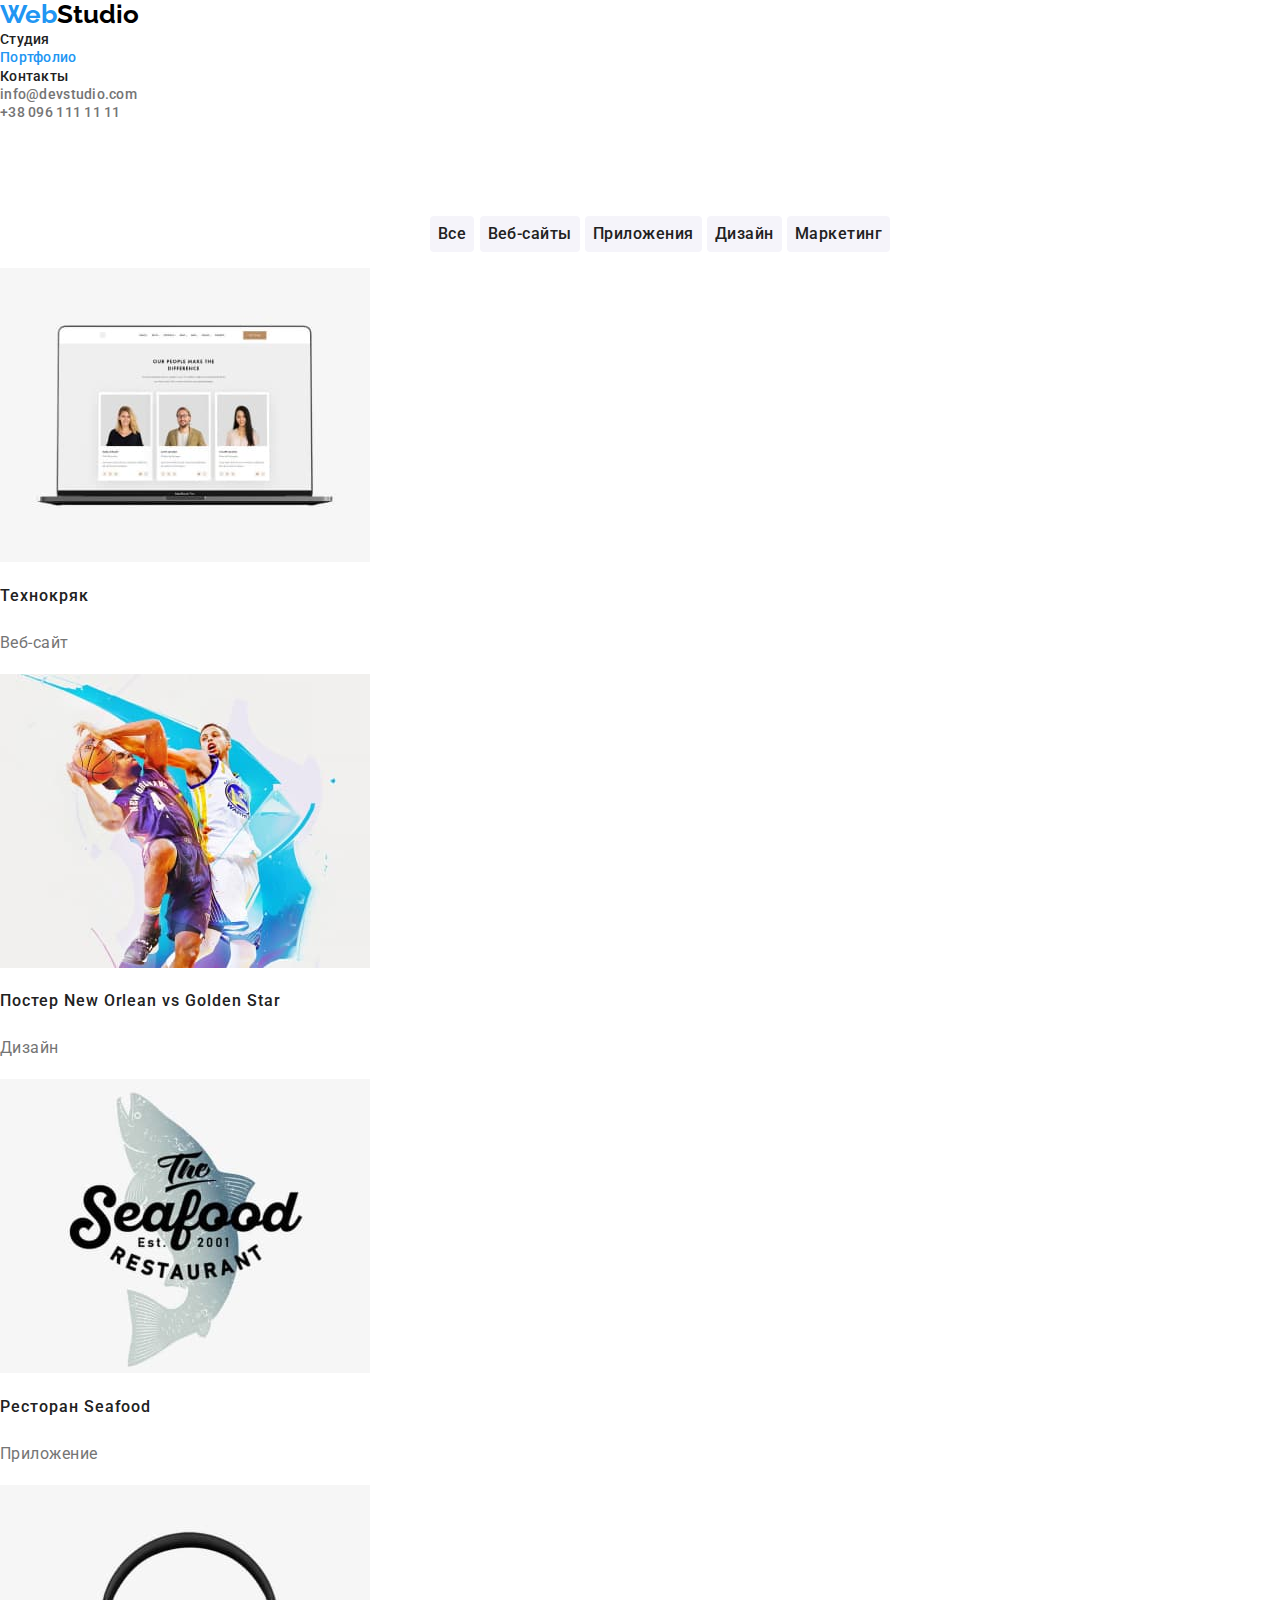
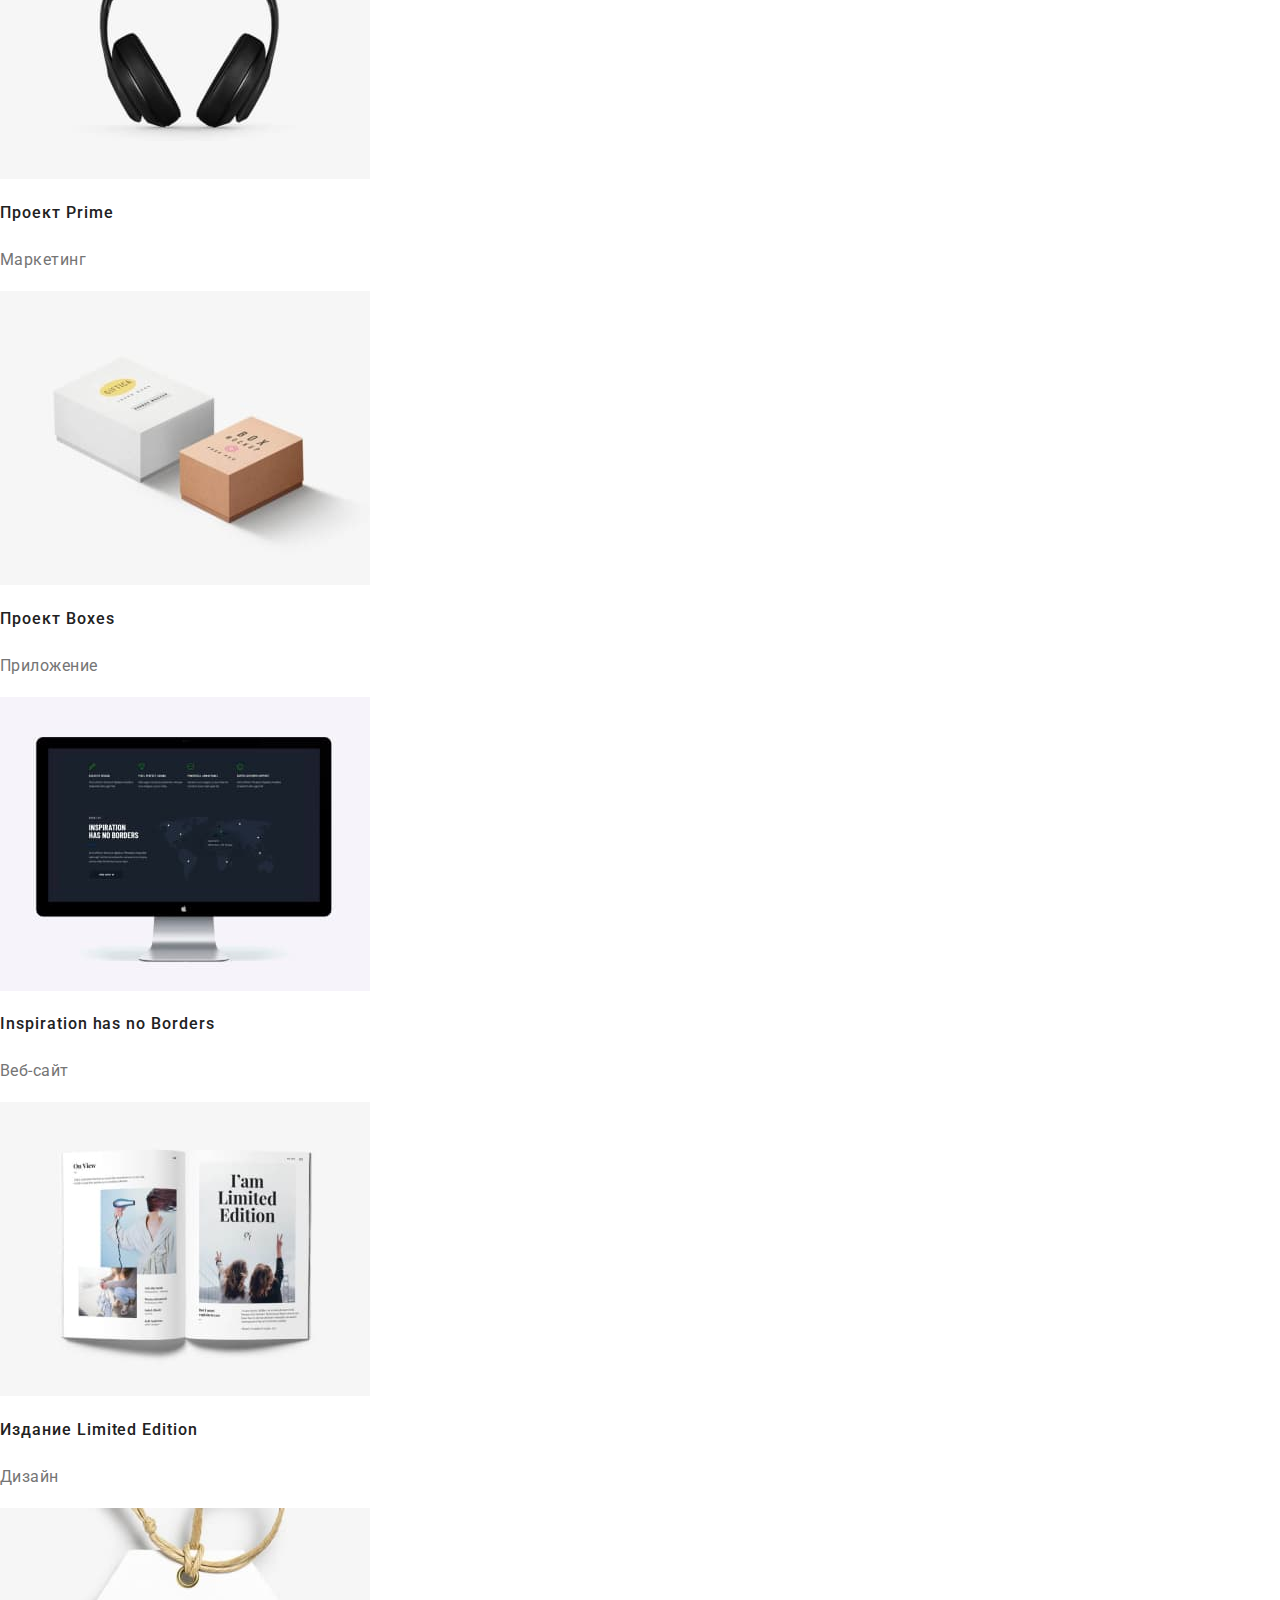
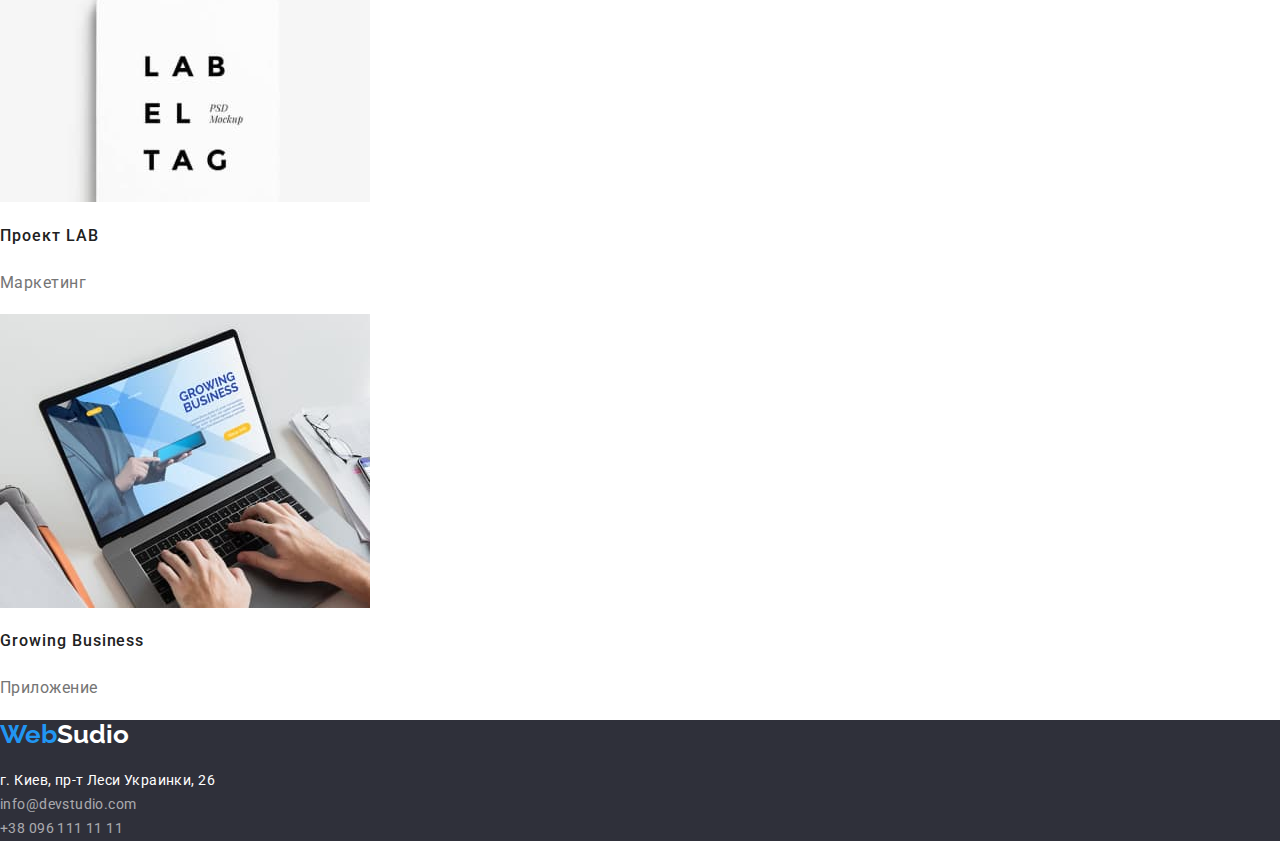
==== commit 41484af4: "classes renamed in html" ====
--- a/portfolio.html
+++ b/portfolio.html
@@ -24,22 +24,26 @@
             ><span class="logo-accent-color">Web</span>Studio</a
           >
           <ul class="site-nav list">
-            <li class="item"><a href="" class="link">Студия</a></li>
-            <li class="item">
-              <a href="./portfolio.html" class="link">Портфолио</a>
-            </li>
-            <li class="item"><a href="" class="link">Контакты</a></li>
+            <li class="item">
+              <a href="./index.html" class="main-nav-link">Студия</a>
+            </li>
+            <li class="item">
+              <a href="" class="main-nav-link active-page-link">Портфолио</a>
+            </li>
+            <li class="item"><a href="" class="main-nav-link">Контакты</a></li>
           </ul>
         </nav>
 
         <ul class="auth-nav list">
           <li class="item">
-            <a href="mailto:info@devstudio.co" class="link"
+            <a href="mailto:info@devstudio.co" class="auth-nav-link"
               >info@devstudio.com</a
             >
           </li>
           <li class="item">
-            <a href="tel:380961111111" class="link">+38 096 111 11 11</a>
+            <a href="tel:380961111111" class="auth-nav-link"
+              >+38 096 111 11 11</a
+            >
           </li>
         </ul>
       </div>
@@ -50,13 +54,19 @@
     <main>
       <section class="container">
         <div class="filter">
-          <!-- <h1>Наши работы</h1> -->
-          <ul class="list">
-            <li><button type="button" class="button">Все</button></li>
-            <li><button type="button" class="button">Веб-сайты</button></li>
-            <li><button type="button" class="button">Приложения</button></li>
-            <li><button type="button" class="button">Дизайн</button></li>
-            <li><button type="button" class="button">Маркетинг</button></li>
+          <h1 class="visually-hidden-title">Наши работы</h1>
+          <ul class="filter-list">
+            <li><button type="button" class="filter-button">Все</button></li>
+            <li>
+              <button type="button" class="filter-button">Веб-сайты</button>
+            </li>
+            <li>
+              <button type="button" class="filter-button">Приложения</button>
+            </li>
+            <li><button type="button" class="filter-button">Дизайн</button></li>
+            <li>
+              <button type="button" class="filter-button">Маркетинг</button>
+            </li>
           </ul>
         </div>
 
@@ -71,8 +81,8 @@
                   height="294"
                 />
                 <div class="card-description">
-                  <h2 class="card-name">Технокряк</h2>
-                  <p class="card-text">Веб-сайт</p>
+                  <h2 class="card-name service-card-name">Технокряк</h2>
+                  <p class="card-text service-card-text">Веб-сайт</p>
                 </div></a
               >
             </li>
@@ -86,8 +96,10 @@
                   height="294"
                 />
                 <div class="card-description">
-                  <h2 class="card-name">Постер New Orlean vs Golden Star</h2>
-                  <p class="card-text">Дизайн</p>
+                  <h2 class="card-name service-card-name">
+                    Постер New Orlean vs Golden Star
+                  </h2>
+                  <p class="card-text service-card-text">Дизайн</p>
                 </div></a
               >
             </li>
@@ -101,8 +113,8 @@
                   height="294"
                 />
                 <div class="card-description">
-                  <h2 class="card-name">Ресторан Seafood</h2>
-                  <p class="card-text">Приложение</p>
+                  <h2 class="card-name service-card-name">Ресторан Seafood</h2>
+                  <p class="card-text service-card-text">Приложение</p>
                 </div></a
               >
             </li>
@@ -116,8 +128,8 @@
                   height="294"
                 />
                 <div class="card-description">
-                  <h2 class="card-name">Проект Prime</h2>
-                  <p class="card-text">Маркетинг</p>
+                  <h2 class="card-name service-card-name">Проект Prime</h2>
+                  <p class="card-text service-card-text">Маркетинг</p>
                 </div></a
               >
             </li>
@@ -131,8 +143,8 @@
                   height="294"
                 />
                 <div class="card-description">
-                  <h2 class="card-name">Проект Boxes</h2>
-                  <p class="card-text">Приложение</p>
+                  <h2 class="card-name service-card-name">Проект Boxes</h2>
+                  <p class="card-text service-card-text">Приложение</p>
                 </div></a
               >
             </li>
@@ -146,8 +158,10 @@
                   height="294"
                 />
                 <div class="card-description">
-                  <h2 class="card-name">Inspiration has no Borders</h2>
-                  <p class="card-text">Веб-сайт</p>
+                  <h2 class="card-name service-card-name">
+                    Inspiration has no Borders
+                  </h2>
+                  <p class="card-text service-card-text">Веб-сайт</p>
                 </div></a
               >
             </li>
@@ -161,8 +175,10 @@
                   height="294"
                 />
                 <div class="card-description">
-                  <h2 class="card-name">Издание Limited Edition</h2>
-                  <p class="card-text">Дизайн</p>
+                  <h2 class="card-name service-card-name">
+                    Издание Limited Edition
+                  </h2>
+                  <p class="card-text service-card-text">Дизайн</p>
                 </div></a
               >
             </li>
@@ -176,8 +192,8 @@
                   height="294"
                 />
                 <div class="card-description">
-                  <h2 class="card-name">Проект LAB</h2>
-                  <p class="card-text">Маркетинг</p>
+                  <h2 class="card-name service-card-name">Проект LAB</h2>
+                  <p class="card-text service-card-text">Маркетинг</p>
                 </div></a
               >
             </li>
@@ -191,8 +207,8 @@
                   height="294"
                 />
                 <div class="card-description">
-                  <h2 class="card-name">Growing Business</h2>
-                  <p class="card-text">Приложение</p>
+                  <h2 class="card-name service-card-name">Growing Business</h2>
+                  <p class="card-text service-card-text">Приложение</p>
                 </div></a
               >
             </li>
@@ -205,7 +221,7 @@
 
     <footer class="footer">
       <div class="container">
-        <a href="/" class="logo"><span class="accent">Web</span>Sudio</a>
+        <a href="/" class="logo-text"><span class="accent">Web</span>Sudio</a>
         <address>
           <ul class="list">
             <li>
--- a/css/styles.css
+++ b/css/styles.css
@@ -3,8 +3,9 @@
   --secondary-text-color: #212121;
   --accent-color: #2196f3;
   --secondary-accent-color: #ffffff;
-}
-
+  --grey-bgc: #2f303a;
+}
+/* =======COMPONENTS======== */
 body {
   font-family: "Roboto", sans-serif;
   color: var(--secondary-text-color);
@@ -17,6 +18,9 @@
   list-style: none;
   margin: 0px;
   padding: 0px;
+}
+address {
+  font-style: normal;
 }
 
 .logo-text {
@@ -25,46 +29,50 @@
   font-size: 26px;
   font-weight: bold;
 }
+.site-nav .active-page-link {
+  color: var(--accent-color);
+}
+/* =======END COMPONENTS======== */
+
+/* =========== HEADER=========== */
 
 .logo-accent-color {
   color: var(--accent-color);
 }
 
-.site-nav .link {
-  color: var(--secondary-text-color);
-  font-size: 14px;
-  text-decoration: none;
+.main-nav-link {
+  color: var(--secondary-text-color);
+  font-size: 14px;
   font-weight: 500;
   line-height: 1.14px;
   letter-spacing: 0.02em;
 }
-.site-nav .link:hover,
-.auth-nav .link:focus {
-  color: var(--accent-color);
-}
-
-.auth-nav .link {
+.main-nav-link:hover,
+.main-nav-link:focus {
+  color: var(--accent-color);
+}
+
+.auth-nav-link {
   color: var(--primary-text-color);
   font-size: 14px;
   font-weight: 500;
-  text-decoration: none;
   line-height: 1.14px;
   letter-spacing: 0.02em;
 }
-.auth-nav .link:hover,
-.auth-nav .link:focus {
+.auth-nav-link:hover,
+.auth-nav-link:focus {
   color: var(--accent-color);
 }
 
 /* HERO */
 
 .hero-section {
-  background-color: #2f303a;
-  margin-bottom: 94px;
-  text-align: center;
-}
-
-.hero-section .title {
+  background-color: var(--grey-bgc);
+  margin-bottom: 94px;
+  text-align: center;
+}
+
+.hero-title {
   color: #ffffff;
   font-size: 44px;
   font-weight: 700;
@@ -77,26 +85,37 @@
   margin-left: auto;
   margin-right: auto;
 }
-.hero-section .btn {
+.hero-btn {
   min-width: 200px;
-  height: 50px;
+  min-height: 50px;
   background-color: var(--accent-color);
   border-color: var(--accent-color);
   border-radius: 4px;
-
-  font-size: 16px;
-  line-height: 1.88;
-  color: var(--secondary-accent-color);
-  font-weight: 700;
-  letter-spacing: 0.06px;
-}
-
-/* feachers */
+  outline-style: none;
+  border-width: 2px;
+  border-color: transparent;
+  filter: drop-shadow(0px 4px 4px rgba(0, 0, 0, 0.25));
+}
+
+/* ============= feachers =============*/
 .feachers > .container {
   margin-bottom: 94px;
 }
-
-/* .container .feachers-list {
+.visually-hidden-title {
+  position: absolute;
+  width: 1px;
+  height: 1px;
+  margin: -1px;
+  border: 0;
+  padding: 0;
+
+  white-space: nowrap;
+  clip-path: inset(100%);
+  clip: rect(0 0 0 0);
+  overflow: hidden;
+}
+
+/* .feachers-list {
   display: flex;
   justify-content: center;
   list-style: none;
@@ -116,10 +135,10 @@
   margin-left: 30px;
 } */
 
-.feachers-list .title {
-  color: var(--secondary-text-color);
-  font-size: 14px;
-  font-weight: bold;
+.feachers-list-title {
+  color: var(--secondary-text-color);
+  font-size: 14px;
+  font-weight: 700;
   text-transform: uppercase;
   line-height: 1.14;
   letter-spacing: 0.03em;
@@ -127,7 +146,7 @@
   margin-top: 0px;
   margin-bottom: 10px;
 }
-.feachers-text {
+.feachers-list-text {
   color: var(--primary-text-color);
   font-size: 14px;
   letter-spacing: 0.03em;
@@ -137,8 +156,9 @@
   margin-top: 0px;
   margin-bottom: 0px; */
 }
-
-/* чем мы занимаемся */
+/* ============= end feachers =============*/
+
+/*============= чем мы занимаемся ==========*/
 
 /* .container.work {
   margin-top: 0px;
@@ -146,10 +166,10 @@
   justify-content: center;
 } */
 
-.description .title {
+.description-title {
   color: var(--secondary-text-color);
   font-size: 36px;
-  font-weight: bold;
+  font-weight: 700;
   text-align: center;
   font-size: 36px;
   line-height: 1.16;
@@ -202,22 +222,19 @@
   /* margin-top: 0px;
   margin-bottom: 50px; */
 }
-.team-name {
+.card-name {
   color: var(--secondary-text-color);
   font-size: 16px;
   font-weight: 500;
   text-align: center;
   line-height: 1.19;
-  /* identical to box height */
-
-  letter-spacing: 0.03em;
-}
-.team-position {
+  letter-spacing: 0.03em;
+}
+.card-text {
   color: var(--primary-text-color);
   font-size: 16px;
   text-align: center;
   line-height: 1.19;
-  /* identical to box height */
   letter-spacing: 0.03em;
 }
 
@@ -228,18 +245,11 @@
 } */
 
 .footer {
-  background-color: #2f303a;
-}
-
-.footer .logo {
-  font-family: "raleway", serif;
+  background-color: var(--grey-bgc);
+}
+
+.footer .logo-text {
   color: var(--secondary-accent-color);
-  font-size: 26px;
-  font-weight: bold;
-  line-height: 1.19;
-  /* identical to box height */
-  letter-spacing: 0.03em;
-  text-decoration: none;
 
   display: inline-block;
   margin-bottom: 20px;
@@ -253,8 +263,6 @@
   line-height: 1.71em;
   color: var(--secondary-accent-color);
   letter-spacing: 0.03em;
-  font-style: normal;
-  text-decoration: none;
 }
 
 .email,
@@ -262,8 +270,7 @@
   color: rgb(255, 255, 255, 0.6);
   font-size: 14px;
   line-height: 1.71em;
-  text-decoration: none;
-  font-style: normal;
+
   letter-spacing: 0.03em;
 }
 
@@ -276,24 +283,39 @@
   margin: 94px auto 0px;
   text-align: center;
 }
-.filter .list {
+.filter-list {
   display: flex;
   justify-content: space-between;
-}
-.filter .button {
-  color: var(--secondary-text-color);
+  list-style: none;
+}
+.filter-button {
+  color: var(--secondary-text-color);
+  font-size: 16px;
+  font-weight: 500;
+  line-height: 1.63em;
+  letter-spacing: 0.03em;
   background-color: #f5f4fa;
+
   border-color: #f5f4fa;
   border-radius: 4px;
   padding: 3px 6px;
-
-  /* box-shadow: 0px 4px 4px 0px 0, 0, 0, 0, 25; */
-}
-
-.filter .button:active {
+  outline: none;
+  border-width: 2px;
+  border-color: transparent;
+
+  /* box-shadow: 0px 2px 2px 0px 0, 0, 0, 0, 25; */
+}
+
+.filter-button:active {
   background-color: var(--accent-color);
   color: var(--secondary-accent-color);
   border-color: var(--accent-color);
+  border-width: 2px;
+  border-color: transparent;
+}
+.filter-button:hover,
+.filter-button:focus {
+  box-shadow: 0px 4px 4px 0px rgba(0, 0, 0, 25);
 }
 
 /* .work-list {
@@ -321,18 +343,12 @@
   padding: 20px 25px;
 } */
 
-.card-name {
-  color: #212121;
-  font-size: 16px;
-  font-weight: 700;
+.service-card-name {
   text-align: left;
   line-height: 2;
   letter-spacing: 0.06em;
 }
-.card-text {
-  color: var(--primary-text-color);
-  font-size: 16px;
+.service-card-text {
   text-align: left;
   line-height: 1.88;
-  letter-spacing: 0.03em;
-}
+}
